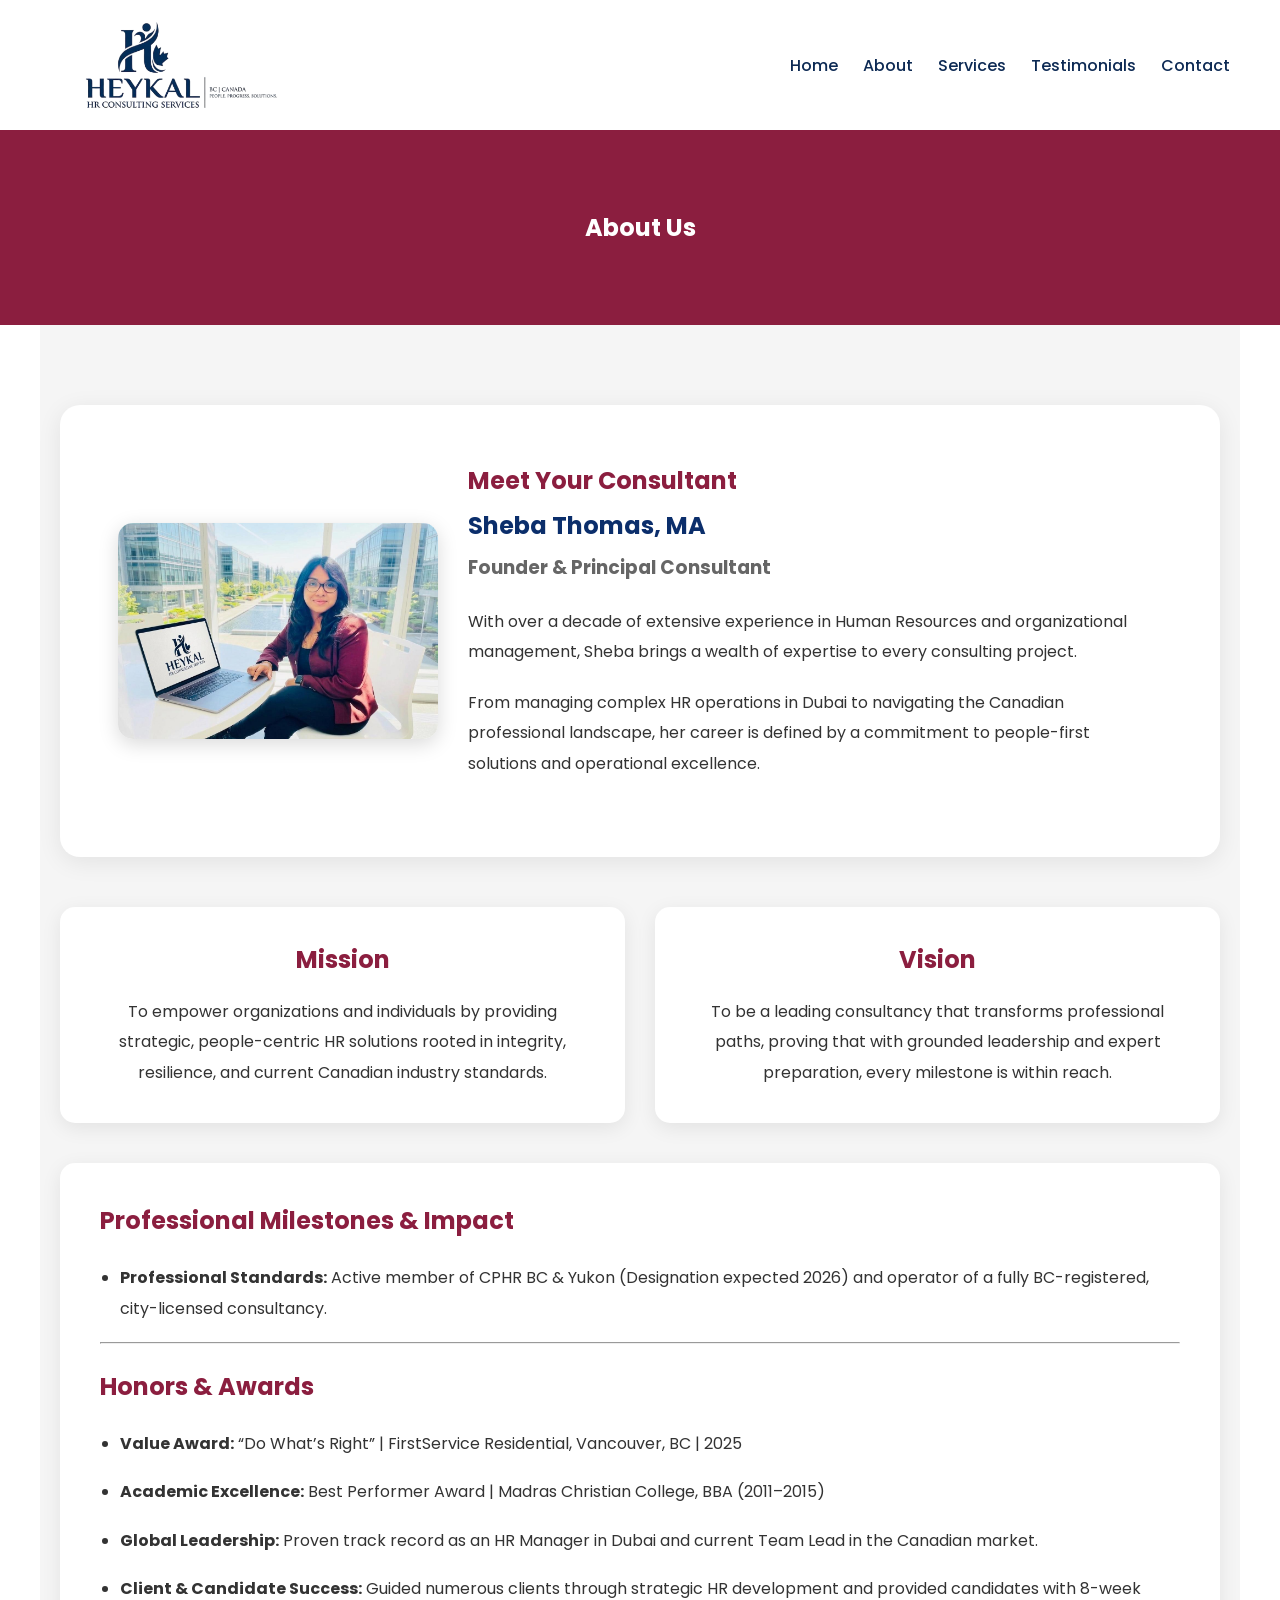
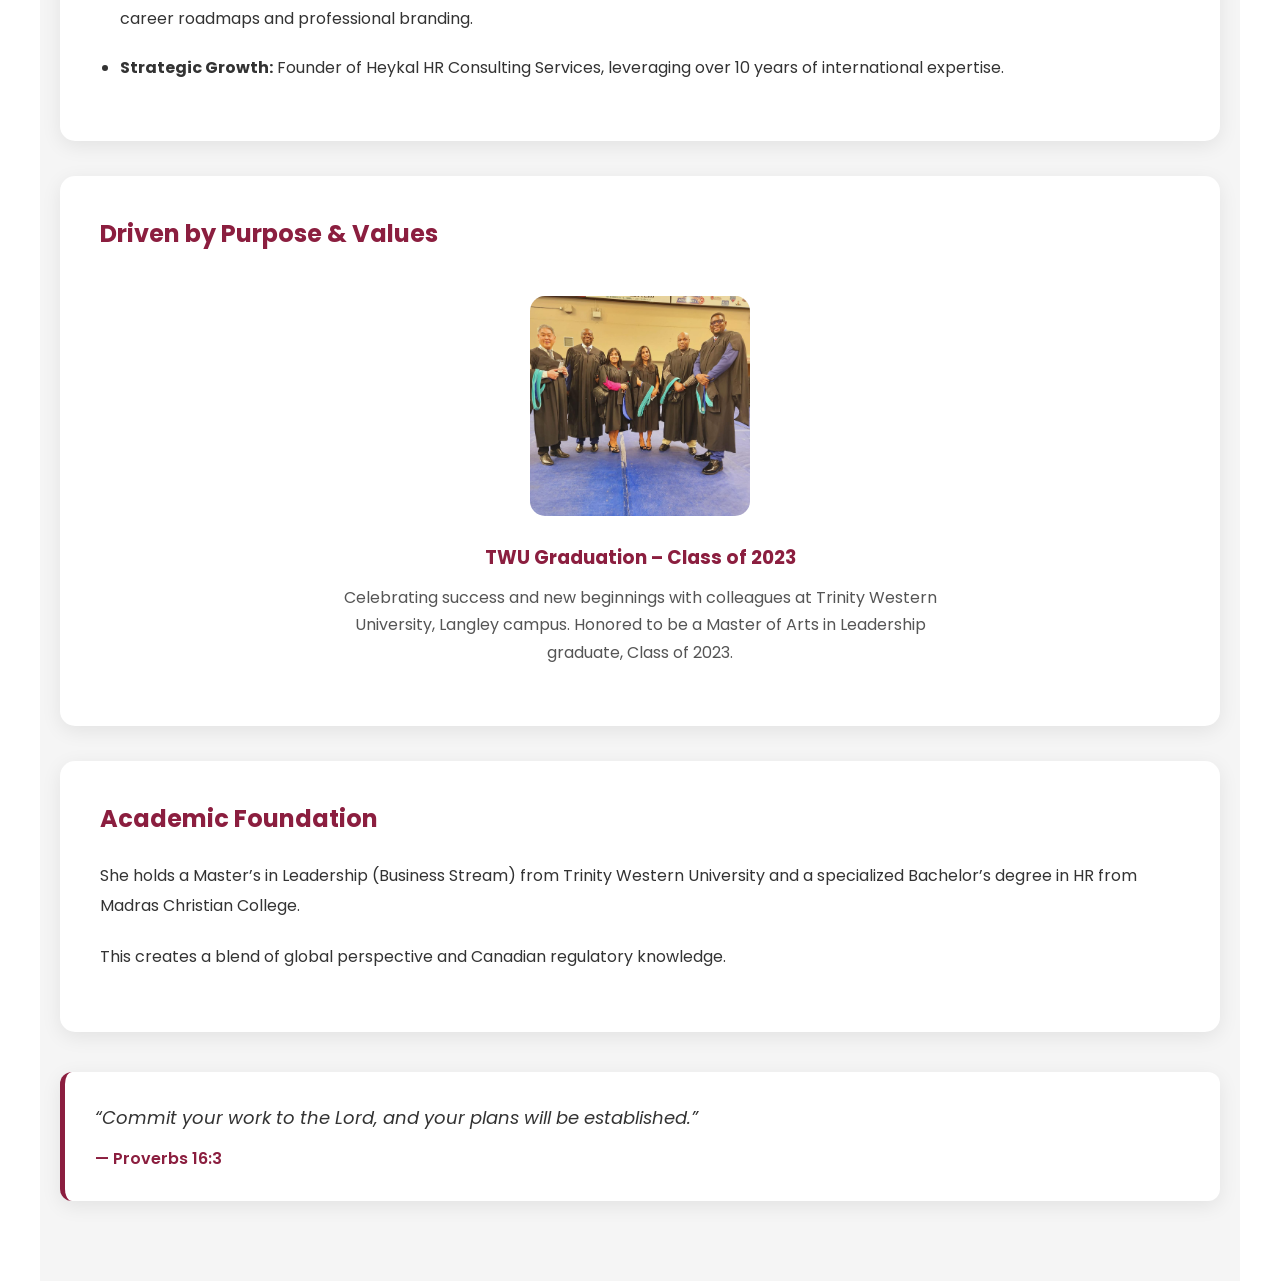
==== about.html @ 9a19141e "Gallery part" ====
<!DOCTYPE html>
<html lang="en">
<head>
  <meta charset="UTF-8">
  <meta name="viewport" content="width=device-width, initial-scale=1.0">
  <title>About Us - Consultancy</title>

  <link rel="stylesheet" href="./css/style.css">

  <link href="https://fonts.googleapis.com/css2?family=Poppins:wght@300;400;500;600;700&display=swap" rel="stylesheet">
</head>
<body>

  <!-- HEADER -->
  <header>

  <nav>
    <div class="logo">
      <img src="images/Final Logo 1.png" alt="Logo"> </div>

    <div class="hamburger" id="hamburger">
      <span></span>
      <span></span>
      <span></span>
    </div>

    <ul id="nav-menu">
      <li><a href="index.html">Home</a></li>
      <li><a href="about.html">About</a></li>
      <li><a href="services.html">Services</a></li>
      <li><a href="testimonial.html">Testimonials</a></li>
      <li><a href="contact.html" class="nav-btn">Contact</a></li>
    </ul>
  </nav>

  </header>

  <section class="page-banner">
    <h1>About Us</h1>
  </section>

<section class="about-profile">

  <!-- MAIN PROFILE CARD -->
  <div class="profile-main-card">

    <img src="images/sheba thomas pic 2.jpeg" alt="Sheba Thomas">

   <div class="profile-content">

  <h1>Meet Your Consultant</h1>

  <h2>Sheba Thomas, MA</h2>

  <h3>Founder & Principal Consultant</h3>

  <p>
    With over a decade of extensive experience in Human Resources
    and organizational management, Sheba brings a wealth of expertise
    to every consulting project.
  </p>

  <p>
    From managing complex HR operations in Dubai to navigating
    the Canadian professional landscape, her career is defined
    by a commitment to people-first solutions and operational excellence.
  </p>

</div>

  </div>

  <!-- MISSION & VISION -->
  <div class="mission-vision-grid">

    <div class="mission-card">

      <h2>Mission</h2>

      <p>
        To empower organizations and individuals by providing strategic,
        people-centric HR solutions rooted in integrity, resilience,
        and current Canadian industry standards.
      </p>

    </div>

    <div class="mission-card">

      <h2>Vision</h2>

      <p>
        To be a leading consultancy that transforms professional paths,
        proving that with grounded leadership and expert preparation,
        every milestone is within reach.
      </p>

    </div>

  </div>

  <!-- EXPERIENCE -->
  <div class="about-box">

  <!-- Section 1: Professional Milestones -->
  <h2>Professional Milestones &amp; Impact</h2>
  <ul>
    <li>
      <strong>Professional Standards:</strong>
      Active member of CPHR BC &amp; Yukon (Designation expected 2026) 
      and operator of a fully BC-registered, city-licensed consultancy.
    </li>
  </ul>

  <hr /> <!-- Clean native browser divider line -->

  <!-- Section 2: Honors & Awards -->
  &nbsp;<h2>Honors &amp; Awards</h2>
  <ul>
    <li>
      <strong>Value Award:</strong>
      “Do What’s Right” | FirstService Residential, Vancouver, BC | 2025
    </li>
    
    <li>
      <strong>Academic Excellence:</strong>
      Best Performer Award | Madras Christian College, BBA (2011–2015)
    </li>

    <li>
      <strong>Global Leadership:</strong>
      Proven track record as an HR Manager in Dubai 
      and current Team Lead in the Canadian market.
    </li>

    <li>
      <strong>Client &amp; Candidate Success:</strong>
      Guided numerous clients through strategic HR development 
      and provided candidates with 8-week career roadmaps and professional branding.
    </li>

    <li>
      <strong>Strategic Growth:</strong>
      Founder of Heykal HR Consulting Services, 
      leveraging over 10 years of international expertise.
    </li>
  </ul>

</div>

<div class="about-box">

  <h2>Driven by Purpose & Values</h2>

  <div class="slider">

    <div class="slides">

      <!-- SLIDE 1 -->
      <div class="slide-card active">
        <img src="/images/img 1.jpeg" alt="TWU Graduation">
        <h3>TWU Graduation – Class of 2023</h3>
        <p>
          Celebrating success and new beginnings with colleagues at Trinity Western University, Langley campus.  
          Honored to be a Master of Arts in Leadership graduate, Class of 2023.
        </p>
      </div>

      <!-- SLIDE 2 -->
      <div class="slide-card">
        <img src="/images/img 3.jpeg" alt="Alumni Testimony">
        <h3>Alumni Testimony – TWU Orientation</h3>
        <p>
          Sharing my journey as an alumnus at the Trinity Western University Langley campus orientation.  
          A moment of reflection, growth, and giving back to the academic community.
        </p>
      </div>

      <!-- SLIDE 3 -->
      <div class="slide-card">
        <img src="/images/img 5.jpg" alt="Academic Excellence">
        <h3>Academic Excellence – MCC</h3>
        <p>
          Honored to be recognized as the Best Performer of the BBA 2011–2014 batch at Madras Christian College.  
          A milestone that reflects dedication, consistency, and academic excellence.
        </p>
      </div>

      <!-- SLIDE 4 (you can keep or remove if no image) -->
      <div class="slide-card">
        <img src="/images/img 6.jpg" alt="Value Award">
        <h3>Value Award – 2025</h3>
        <p>
          Recipient of the 2025 Value Award for “Do What’s Right” at FirstService Residential, Canada.  
          Recognition for integrity, professionalism, and ethical leadership.
        </p>
      </div>

    </div>

  </div>
</div>
  <!-- EDUCATION -->
  <div class="about-box">

    <h2>Academic Foundation</h2>

    <p>
      She holds a Master’s in Leadership (Business Stream)
      from Trinity Western University and a specialized
      Bachelor’s degree in HR from Madras Christian College.
    </p>

    <p>
      This creates a blend of global perspective and
      Canadian regulatory knowledge.
    </p>

  </div>
<!-- BIBLE VERSE -->
<div class="verse">

  <p>
    “Commit your work to the Lord, and your plans will be established.”
  </p>

  <span>
    — Proverbs 16:3
  </span>

</div>
</section>
  <script>
    const hamburger = document.getElementById('hamburger');
    const navMenu = document.getElementById('nav-menu'); // Double check this ID matches your <ul>

    hamburger.addEventListener('click', () => {
      navMenu.classList.toggle('active');
      console.log("Menu toggled!"); // This helps you check if the click is working
    });
  </script>

  <script>
  const slides = document.querySelectorAll(".slide-card");
  let currentSlide = 0;

  function showSlide(index) {
    slides.forEach(slide => slide.classList.remove("active"));
    slides[index].classList.add("active");
  }

  function nextSlide() {
    currentSlide = (currentSlide + 1) % slides.length;
    showSlide(currentSlide);
  }

  // start
  showSlide(currentSlide);

  // change every 3 seconds
  setInterval(nextSlide, 4500);
</script>

</body>
</html>
---- css/style.css ----
*{
  margin:0;
  padding:0;
  box-sizing:border-box;
  font-family:'Poppins',sans-serif;
}


body{
  background:#ffffff;
  color:#333333;
}


header{
  background:#ffffff;
  padding:10px 50px;
  box-shadow:0 2px 10px rgba(0,0,0,0.05);
}

nav{
  display:flex;
  justify-content:space-between;
  align-items:center;
  height: 110px;
}

/* .logo{
  color:white;
  font-size:10px;
  font-weight:700;
} */
.logo img{
    height: 150px;    /* Reduced height to fit the bar better */
    width: auto;
    display: block;      /* Ensures it stays above other elements */
}

nav ul{
  display:flex;
  list-style:none;
}

nav ul li{
  margin-left:25px;
}

nav ul li a{
  color:#0d2a54;
  text-decoration:none;
  font-weight:500;
}

nav ul li a:hover {
    color: #8B1E3F;
}

/* .nav-btn {
    background-color: #8B1E3F; 
    color: white;   
    padding: 8px 20px;         
    border-radius: 4px;        
    text-decoration: none;     
    transition: 0.3s;          
}

.nav-btn:hover {
    background-color: #6f172f; 
    color: white;
} */

.hamburger {
  display: none; /* Hidden on desktop */
  flex-direction: column;
  cursor: pointer;
  gap: 5px;
}

.hamburger span {
  width: 25px;
  height: 3px;
  background-color: #0d2a54; /* Matches your nav link color */
  border-radius: 2px;
  transition: 0.3s;
}

.hero{
  height:90vh;
  background:
  linear-gradient(rgba(0,0,0,0.55),rgba(0,0,0,0.55)),
  url('https://images.unsplash.com/photo-1520607162513-77705c0f0d4a?q=80&w=1400&auto=format&fit=crop');

  background-size:cover;
  background-position:center;

  display:flex;
  justify-content:center;
  align-items:center;
  text-align:center;
  color:white;
}

.hero-content h1{
  font-size:60px;
  margin-bottom:20px;
}

.hero-content p{
  font-size:20px;
  margin-bottom:30px;
}

.btn{
  background:#8B1E3F;
  color:white;
  padding:14px 32px;
  text-decoration:none;
  border-radius:6px;
  display:inline-block;
  transition:0.3s;
  font-weight:500;
}

.btn:hover{
  background:#6f172f;;
}

.page-banner{
  background:#8B1E3F;
  color:white;
  text-align:center;
  padding:80px 20px;
}

.content{
  max-width:1000px;
  margin:auto;
  padding:60px 20px;
}

.content h2{
  margin-bottom:20px;
}

.content p{
  margin-bottom:20px;
  line-height:1.8;
}

.services-section{
  display:flex;
  gap:30px;
  padding:60px 50px;
  flex-wrap:wrap;
  justify-content:center;
}

.service-box{
  background:white;
  padding:30px;
  width:300px;
  border-radius:10px;
  box-shadow:0 5px 15px rgba(0,0,0,0.1);
}

.service-box h3{
  margin-bottom:15px;
  color:#0b1f3a;
}

.contact-section{
  padding:60px 20px;
  display:flex;
  justify-content:center;
}

.contact-link {
  color: #1a365d; 
  text-decoration: none;
  font-weight: 500;
}

.contact-link:hover {
  text-decoration: underline;
  color: #801833; 
}

form{
  width:100%;
  max-width:600px;
  background:white;
  padding:30px;
  border-radius:10px;
  box-shadow:0 5px 15px rgba(0,0,0,0.1);
}

form input,
form textarea{
  width:100%;
  padding:12px;
  margin-bottom:20px;
  border:1px solid #ccc;
  border-radius:5px;
}

form button{
  background:#0b1f3a;
  color:white;
  border:none;
  padding:12px 25px;
  cursor:pointer;
  border-radius:5px;
}

@media(max-width:768px){

  nav{
    justify-content: space-between; /* Ensures Logo (left) and Hamburger (right) */
    width: 100%;
  }

  nav ul{
    margin-top:15px;
  }

  
  .hero-content h1{
    font-size: 32px;        /* Keeping your mobile font size adjustment */
    margin-bottom: 25px;
    text-align: center;
  }

.home-services {
    padding: 60px 10px !important; 
    width: 100%;
    box-sizing: border-box;
    overflow: hidden; /* Prevents horizontal scrolling */
  }

  .services-grid {
    display: flex !important;
    flex-direction: column !important;
    align-items: center !important; /* Forces children to the center */
    justify-content: center !important;
    width: 100% !important;
    margin: 0 auto !important;
    padding: 0 !important;
    gap: 25px;
  }

  .service-card-new {
    /* 1. Reset the width to be responsive */
    width: 90% !important; 
    max-width: 340px !important;
    
    /* 2. Center the card itself */
    margin: 0 auto !important; 
    
    /* 3. Keep your aesthetics */
    background: white;
    border-radius: 15px;
    box-shadow: 0 5px 20px rgba(0,0,0,0.08);
    text-align: center;
    padding: 30px 20px;
    box-sizing: border-box;
    display: block; /* Ensures it behaves as a block element */
  }
  header {
    padding: 10px 20px; /* Reduces side padding on mobile */
  }

  .hamburger {
    display: flex;
    order: 2; /* Shows the three lines */
  }

  nav ul {
    display: none; /* Hides the menu items by default */
    flex-direction: column;
    position:absolute;
    top: 100px; /* Adjust based on your header height */
    left: 0;
    width: 100%;
    background: #ffffff;
    padding: 20px 0;
    box-shadow: 0 5px 10px rgba(0,0,0,0.1);
    z-index: 1000;
  }

  /* When the menu is open */
  nav ul.active {
    display: flex;
  }

  nav ul li {
    margin: 15px 10px; /* Spacing between stacked links */
  }

  /* Hero Section adjustments for mobile */
  .hero-content h1 {
    font-size: 32px;
    padding: 0 10px;
  }

}

.testimonial-section{
  display:flex;
  gap:30px;
  flex-wrap:wrap;
  justify-content:center;
  padding:60px 20px;
}

.testimonial-box{
  background:white;
  width:320px;
  padding:30px;
  border-radius:10px;
  box-shadow:0 5px 15px rgba(0,0,0,0.1);
}

.testimonial-box p{
  line-height:1.8;
  margin-bottom:20px;
  font-style:italic;
}

.testimonial-box h4{
  color:#0b1f3a;
}

.about-profile{
  padding:80px 20px;
  background:#f5f5f5;
}

.about-container{
  max-width:1200px;
  margin:auto;
  display:flex;
  gap:50px;
  align-items:flex-start;
  flex-wrap:wrap;
}

.about-image{
  flex:1;
  min-width:300px;
}

.about-image img{
  width:100%;
  border-radius:15px;
  box-shadow:0 5px 20px rgba(0,0,0,0.2);
}

.about-text{
  flex:2;
  min-width:300px;
}

.about-text h1{
  color:#8B1E3F;
  margin-bottom:10px;
  font-size:42px;
}

.about-text h3{
  color:#0b2e6b;
  margin-bottom:10px;
}

.about-text h4{
  margin-bottom:25px;
  color:#555;
}

.about-text p{
  line-height:1.9;
  margin-bottom:20px;
  color:#333;
}

.fast-facts{
  background:white;
  padding:25px;
  border-radius:12px;
  margin-top:30px;
  box-shadow:0 5px 15px rgba(0,0,0,0.1);
}

.fast-facts h2{
  margin-bottom:20px;
  color:#8B1E3F;
}

.fast-facts ul{
  padding-left:20px;
}

.fast-facts li{
  margin-bottom:15px;
  line-height:1.7;
}

.verse{
  margin-top:40px;
  padding:30px;
  background:#ffffff;
  border-left:5px solid #8B1E3F;
  border-radius:12px;
  box-shadow:0 5px 20px rgba(0,0,0,0.08);
}

.verse p{
  font-style:italic;
  font-size:18px;
  line-height:1.8;
  color:#333333;
  margin-bottom:12px;
}

.verse span{
  color:#8B1E3F;
  font-weight:600;
}

@media(max-width:768px){

  .about-container{
    flex-direction:column;
  }

  .about-text h1{
    font-size:32px;
  }

.slide-card img{
  width:170px;
  height:170px;
}

.slide-card p{
  font-size:15px;
}

}
.services-grid{
  display:grid;
  grid-template-columns:repeat(auto-fit,minmax(320px,1fr));
  gap:30px;
  padding:80px 40px;
  max-width:1400px;
  margin:auto;
}

.service-card-new{
  background:white;
  padding:35px;
  border-radius:15px;
  box-shadow:0 5px 20px rgba(0,0,0,0.1);
  transition:0.3s;
}

.service-card-new:hover{
  transform:translateY(-10px);
}

.service-card-new h2{
  color:#8B1E3F;
  margin-bottom:15px;
  font-size:28px;
}

.service-card-new span{
  color:#0b2e6b;
  font-weight:600;
  display:block;
  margin-bottom:25px;
}

.service-card-new ul{
  list-style: none;     /* Removes the dots */
  padding-left: 0;      /* Removes the left indentation */
  padding: 0;
}

.service-card-new li{
  margin-bottom:15px;
  line-height:1.7;
  color:#333;
}
.learn-btn{
  display:inline-block;
  margin-top:20px;
  background:#8B1E3F;
  color:white;
  text-decoration:none;
  padding:12px 25px;
  border-radius:6px;
  transition:0.3s;
}

.learn-btn:hover{
  background:#6f172f;
}

.roadmap-section{
  max-width:1000px;
  margin:auto;
  padding:80px 20px;
}

.roadmap-section h2{
  color:#8B1E3F;
  margin-bottom:20px;
}

.roadmap-section p{
  line-height:1.8;
  margin-bottom:30px;
}

.timeline-box{
  background:white;
  padding:30px;
  margin-bottom:30px;
  border-radius:12px;
  box-shadow:0 5px 20px rgba(0,0,0,0.1);
}

.timeline-box h3{
  color:#0b2e6b;
  margin-bottom:15px;
}

.timeline-box ul{
  padding-left:20px;
}

.timeline-box li{
  margin-bottom:15px;
  line-height:1.7;
}
.testimonial-grid{
  display:grid;
  grid-template-columns:repeat(auto-fit,minmax(320px,1fr));
  gap:30px;
  padding:80px 40px;
  max-width:1400px;
  margin:auto;
  justify-content: center;
}

.testimonial-card-new{
  background:white;
  padding:35px;
  border-radius:15px;
  box-shadow:0 5px 20px rgba(0,0,0,0.1);
  transition:0.3s;
  text-align:center;
}

.testimonial-card-new:hover{
  transform:translateY(-10px);
}

.testimonial-card-new img{
  width:100px;
  height:100px;
  border-radius:50%;
  object-fit:cover;
  margin-bottom:25px;
}

.testimonial-card-new p{
  line-height:1.9;
  color:#333;
  margin-bottom:25px;
  font-style:italic;
}

.testimonial-card-new h3{
  color:#8B1E3F;
  margin-bottom:10px;
}

.testimonial-card-new span{
  color:#0b2e6b;
  font-weight:600;
}
.hero-buttons{
  display:flex;
  gap:20px;
  justify-content:center;
  flex-wrap:wrap;
  margin-top:30px;
}

.btn-secondary{
  background:white;
  color:#8B1E3F;
}
.btn-secondary:hover{
  background:#6f172f;
  color:white;
}

.home-about{
  padding:100px 20px;
  background:white;
}

.home-about-container{
  max-width:1200px;
  margin:auto;
  display:flex;
  align-items:center;
  gap:60px;
  flex-wrap:wrap;
}

.home-about-text{
  flex:1;
  min-width:300px;
}

.home-about-text h2{
  color:#8B1E3F;
  margin-bottom:15px;
  font-size:40px;
}

.home-about-text h3{
  color:#666;
  margin-bottom:20px;
}

.home-about-text p{
  line-height:1.9;
  color:#333;
  margin-bottom:30px;
}

.home-about-image{
  flex:1;
  min-width:300px;
  text-align: center;
}

.home-about-image img{
  width:70%;
  max-width:350px;
  border-radius:15px;
  box-shadow:0 5px 20px rgba(0,0,0,0.15);
}


.home-services{
  background:#f5f5f5;
  padding:100px 20px;
}

.section-title{
  text-align:center;
  margin-bottom:50px;
}

.section-title h2{
  color:#8B1E3F;
  font-size:42px;
}

.cta-section{
  background:#8B1E3F;
  color:white;
  text-align:center;
  padding:100px 20px;
}

.cta-section h2{
  font-size:42px;
  margin-bottom:20px;
}

.cta-section p{
  margin-bottom:35px;
  font-size:18px;
}
.service-card-new:hover,
.testimonial-card-new:hover{
  transform:translateY(-10px);
  box-shadow:0 10px 30px rgba(11,46,107,0.15);
}

  footer{
  background:#0b2e6b;
  color:white;
  text-align:center;
  padding:25px;
}
.about-box{
  background:white;
  padding:30px;
  border-radius:15px;
  margin-bottom:30px;
  box-shadow:0 5px 20px rgba(0,0,0,0.08);
}

.about-box h2{
  color:#8B1E3F;
  margin-bottom:20px;
}

.about-box p{
  line-height:1.9;
  color:#333;
  margin-bottom:20px;
}

.about-box ul{
  padding-left:20px;
}

.about-box li{
  margin-bottom:18px;
  line-height:1.8;
}
.mission-vision-grid{
  display:grid;
  grid-template-columns:repeat(auto-fit,minmax(300px,1fr));
  gap:30px;
  margin-bottom:30px;
}

.mission-card{
  background:white;
  padding:35px;
  border-radius:15px;
  box-shadow:0 5px 20px rgba(0,0,0,0.08);
  transition:0.3s;
}

.mission-card:hover{
  transform:translateY(-5px);
}

.mission-card h2{
  color:#8B1E3F;
  margin-bottom:20px;
}

.mission-card p{
  line-height:1.9;
  color:#333;
}
.about-profile{
  max-width:1200px;
  margin:auto;
  padding:80px 20px;
}

.profile-main-card{
  background: white;
  padding: 5%; /* Changed from fixed 50px to percentage */
  border-radius: 20px;
  box-shadow: 0 5px 25px rgba(0,0,0,0.08);
  margin-bottom: 50px;

  display: flex;
  align-items: center;
  justify-content: center; /* Center content when it stacks */
  gap: 30px; /* Reduced gap slightly for better fit */
  flex-wrap: wrap;
}

.profile-main-card img{
  width: 320px;
  max-width: 100%; /* Prevents the image from going outside the card */
  height: auto; /* Changed from fixed 420px to auto to maintain aspect ratio */
  object-fit: cover;
  border-radius: 15px;
  box-shadow: 0 5px 20px rgba(0,0,0,0.15);
}
.profile-main-card h1{
  color:#8B1E3F;
  margin-bottom:10px;
}

.profile-main-card h2{
  color:#8B1E3F;
  margin-bottom:10px;
}

.profile-main-card h3{
  color:#666;
  margin-bottom:25px;
}

.profile-main-card p{
  max-width: 100%; /* Ensure it doesn't try to be wider than the container */
  line-height: 1.9;
  margin-bottom: 20px;
  color: #333;
}

.mission-vision-grid{
  display:grid;
  grid-template-columns:repeat(auto-fit,minmax(300px,1fr));
  gap:30px;
  margin-bottom:40px;
}

.mission-card{
  background:white;
  padding:35px;
  border-radius:15px;
  box-shadow:0 5px 20px rgba(0,0,0,0.08);
  text-align:center;
}

.mission-card h2{
  color:#8B1E3F;
  margin-bottom:20px;
}

.mission-card p{
  line-height:1.9;
  color:#333;
}

.about-box{
  background:white;
  padding:40px;
  border-radius:15px;
  margin-bottom:35px;
  box-shadow:0 5px 20px rgba(0,0,0,0.08);
}

.about-box h2{
  color:#8B1E3F;
  margin-bottom:25px;
}

.about-box p,
.about-box li{
  line-height:1.9;
  color:#333;
}

.about-box ul{
  padding-left:20px;
}
.profile-content{
  flex:1;
  min-width:100px;
}

.profile-content h1{
  color:#8B1E3F;
  margin-bottom:10px;
}

.profile-content h2{
  color:#0b2e6b;
  margin-bottom:10px;
}

.profile-content h3{
  color:#666;
  margin-bottom:25px;
}

.profile-content p{
  line-height:1.9;
  color:#333;
  margin-bottom:20px;
}
.contact-wrapper{
  max-width:1300px;
  margin:auto;
  padding:80px 20px;
  display:grid;
  grid-template-columns:repeat(auto-fit,minmax(300px,1fr));
  gap:50px;
  align-items:start;
  justify-content: center;
}

.contact-info{
  background:white;
  padding:45px;
  border-radius:20px;
  box-shadow:0 5px 20px rgba(0,0,0,0.08);
}

.contact-info h2{
  color:#8B1E3F;
  margin-bottom:15px;
  font-size:42px;
}

.contact-info h3{
  color:#0b2e6b;
  margin-bottom:25px;
}

.contact-info p{
  line-height:1.9;
  color:#333;
}

.contact-details{
  margin-top:35px;
}

.contact-box{
  margin-bottom:30px;
}

.contact-box h4{
  color:#0b1f3a;
  margin-bottom:10px;
}

.contact-form-box{
  background:white;
  padding:45px;
  border-radius:20px;
  box-shadow:0 5px 20px rgba(0,0,0,0.08);
}

.contact-form-box form{
  display:flex;
  flex-direction:column;
}

.contact-form-box input,
.contact-form-box textarea{
  padding:15px;
  margin-bottom:20px;
  border:1px solid #ddd;
  border-radius:8px;
  font-family:'Poppins',sans-serif;
}

.contact-form-box button{
  background:#8B1E3F;
  color:white;
  border:none;
  padding:15px;
  border-radius:8px;
  cursor:pointer;
  font-size:16px;
  transition:0.3s;
}

.contact-form-box button:hover{
  background:#6f172f;
}

.whatsapp-link {
  display: inline-flex;
  align-items: center;
  gap: 8px;
  color: #168f4a;
  font-weight: 500;
  text-decoration: none;
  font-size: 16px;
  transition: all 0.2s ease;
}

.whatsapp-link i {
  font-size: 20px;
}

.whatsapp-link:hover {
  color: #22be63;
  transform: translateY(-1px);
}

.linkedin-link {
  display: inline-flex;
  align-items: center;
  gap: 8px;
  color: #0b2e6b; /* your secondary brand color */
  font-weight: 500;
  text-decoration: none;
  font-size: 16px;
  transition: all 0.2s ease;
}

.linkedin-link i {
  font-size: 20px;
}

.linkedin-link:hover {
  color: #1a4fd8; /* accent on hover */
  transform: translateY(-1px);
}

/* new */
.service-cta {
  margin-top: 70px;
  padding: 60px 40px;
  text-align: center;
  background: linear-gradient(135deg, #0b2e6b, #8B1E3F);
  border-radius: 18px;
  color: #ffffff;
  box-shadow: 0 10px 30px rgba(0,0,0,0.2);
}

.service-cta h3 {
  font-size: 1.9rem;
  margin-bottom: 15px;
  font-weight: 600;
  color: #ffffff;
}

.service-cta p {
  font-size: 1rem;
  max-width: 650px;
  margin: 0 auto 25px;
  line-height: 1.6;
  color: rgba(255, 255, 255, 0.85);
}

/* CTA Button */
.service-cta .contact-btn {
  display: inline-block;
  padding: 14px 30px;
  background: #ffffff;
  color: #0b2e6b;
  text-decoration: none;
  border-radius: 10px;
  font-weight: 600;
  transition: 0.3s ease;
}

/* Hover effect using accent tone */
.service-cta .contact-btn:hover {
  background: #8B1E3F;
  color: #ffffff;
  transform: translateY(-3px);
  box-shadow: 0 8px 20px rgba(0,0,0,0.25);
}

.testimonial-intro {
  padding: 60px 10%;
  text-align: center;
  background: linear-gradient(135deg, rgba(11, 46, 107, 0.06), rgba(139, 30, 63, 0.04));
}

.testimonial-intro h2 {
  font-size: 2rem;
  color: #0b2e6b; /* your secondary color */
  margin-bottom: 15px;
  font-weight: 600;
}

.testimonial-intro p::before {
  content: "“";
  color: #8B1E3F;
  font-size: 2rem;
  font-weight: 600;
  margin-right: 5px;
  line-height: 1.2;
  vertical-align: middle;
}

.testimonial-intro p::after {
  content: "”";
  color: #8B1E3F;
  font-size: 2rem;
  font-weight: 600;
  margin-left: 5px;
  line-height: 0;
  vertical-align: middle;

}



.slider {
  width: 100%;
  overflow: hidden;
  position: relative;
}

.slides {
  position: relative;
  width: 100%;
  height: auto;
}

.slide-card {
  display: none;
  text-align: center;
  padding: 20px;
  transition: opacity 0.5s ease;
}

.slide-card.active {
  display: block;
}

.slide-card img {
  width: 220px;
  height: 220px;
  object-fit: cover;
  border-radius: 15px;
  margin-bottom: 20px;
}

.slide-card h3 {
  color: #8B1E3F;
  margin-bottom: 12px;
}

.slide-card p {
  max-width: 600px;
  margin: auto;
  color: #555;
  line-height: 1.7;
}
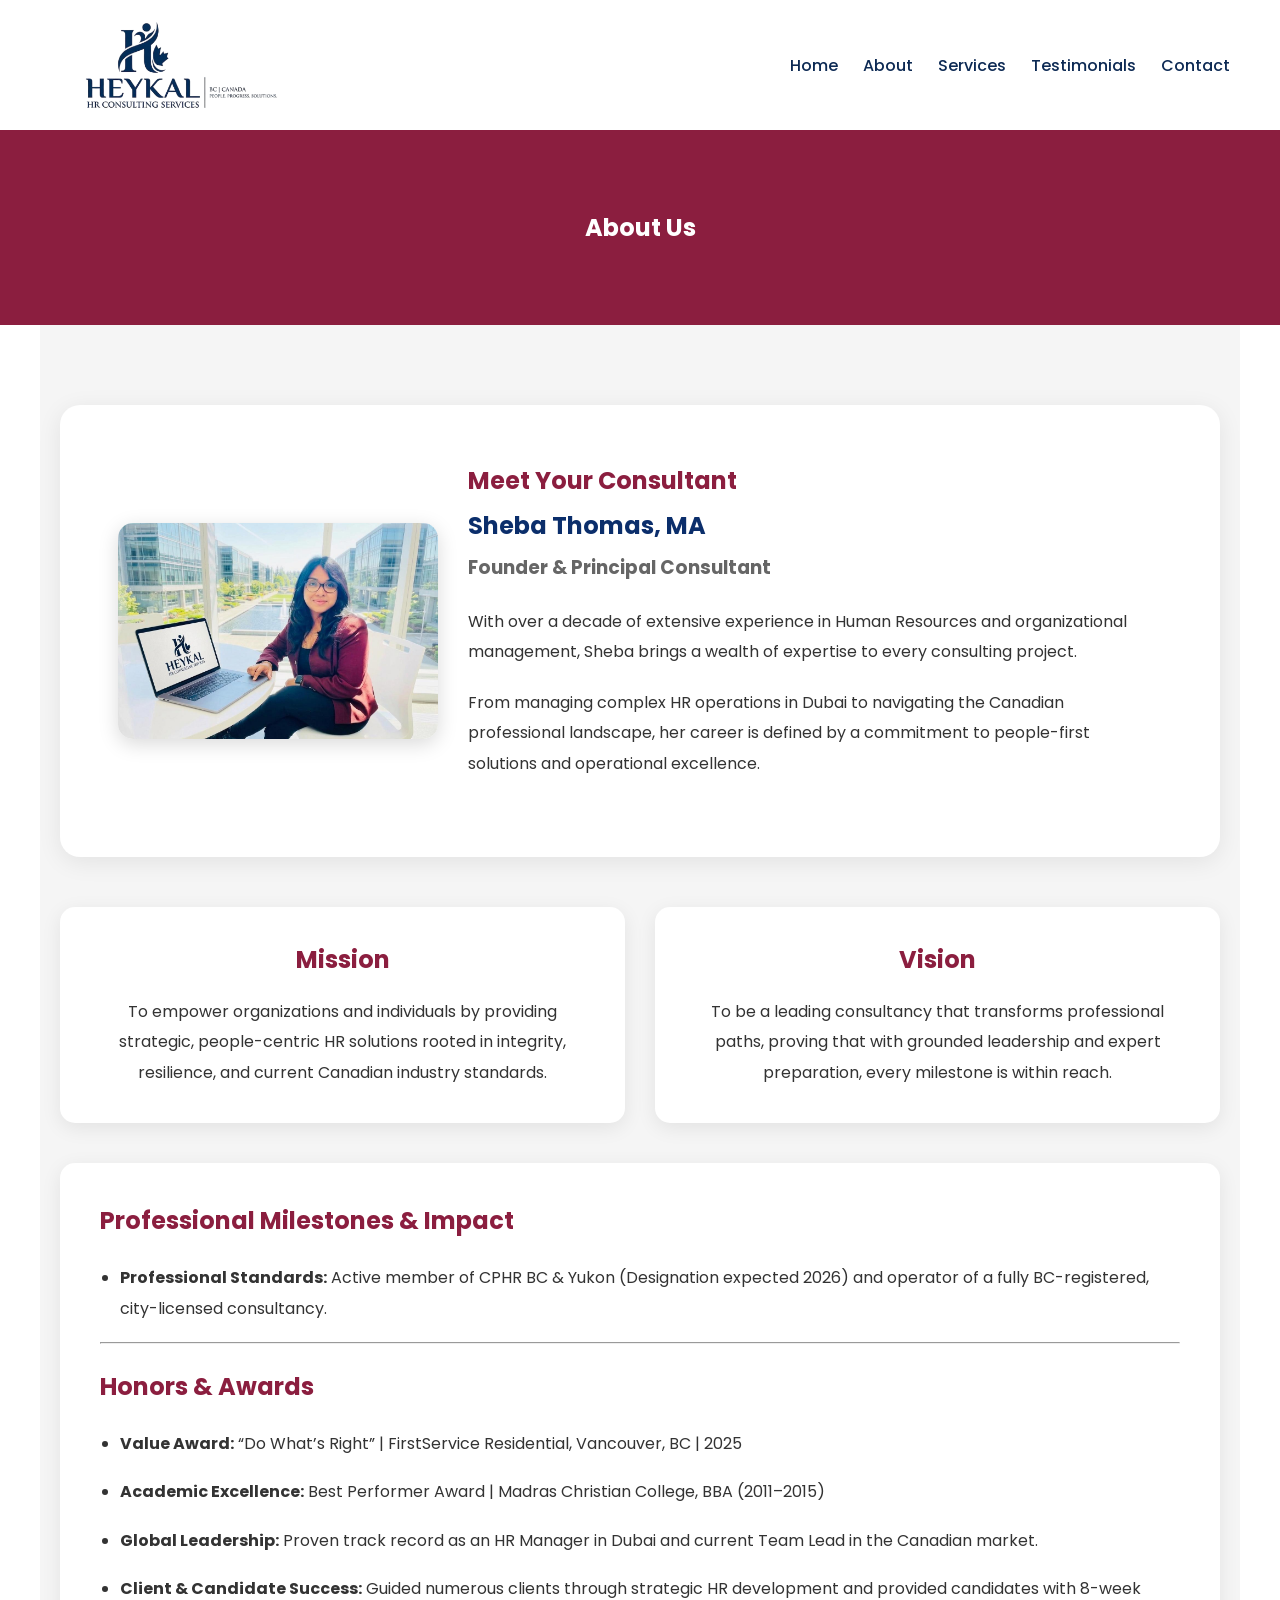
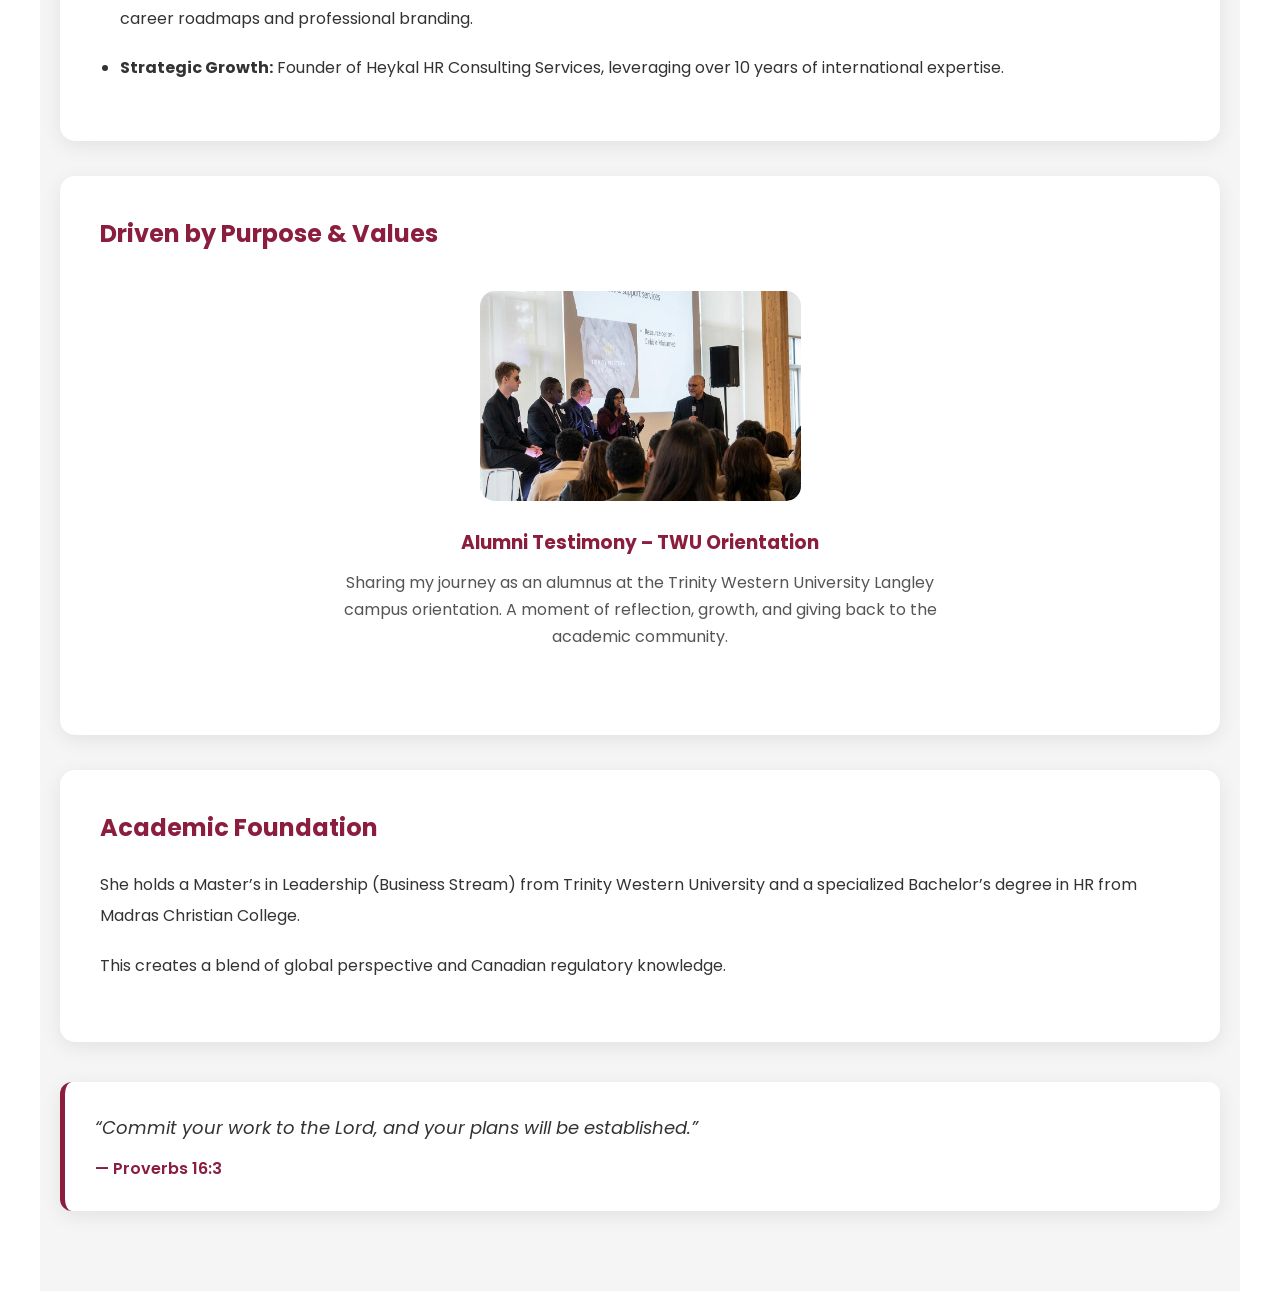
==== commit f229b728: "Gallery part" ====
--- a/about.html
+++ b/about.html
@@ -196,6 +196,23 @@
         </p>
       </div>
 
+      <!-- SLIDE 5 (you can keep or remove if no image) -->
+      <div class="slide-card">
+        <img src="/images/img 2.jpeg" alt="Value Award">
+        <h3>Alumni Testimony – TWU Orientation</h3>
+        <p>
+          Mentoring, inspiring, and advising the next generation at TWU.        
+        </p>
+      </div>      
+      
+      <!-- SLIDE 6 (you can keep or remove if no image) -->
+      <div class="slide-card">
+        <img src="/images/img 4.jpeg" alt="Value Award">
+        <h3>Alumni Testimony – TWU Orientation</h3>
+        <p>
+          Mentoring, inspiring, and advising the next generation at TWU.        
+        </p>
+      </div>
     </div>
 
   </div>
--- a/css/style.css
+++ b/css/style.css
@@ -436,14 +436,18 @@
     font-size:32px;
   }
 
-.slide-card img{
-  width:170px;
-  height:170px;
-}
-
-.slide-card p{
-  font-size:15px;
-}
+  .slide-card img{
+    width: 100% !important; /* Added !important just in case base styles are fighting it */
+    height: auto !important;         /* Maintains the proper aspect ratio so it doesn't squish */
+    aspect-ratio: 1 / 1;  /* Forces a perfect square if that's the look you want */
+    object-fit: cover;    /* Ensures the image fills the space nicely without distortion */
+    margin: 0 auto 15px;
+  }
+
+  .slide-card p{
+    font-size:15px;
+    padding: 0 10px;
+  }
 
 }
 .services-grid{
@@ -945,18 +949,18 @@
   font-family:'Poppins',sans-serif;
 }
 
-.contact-form-box button{
+.button-contact {
   background:#8B1E3F;
   color:white;
   border:none;
   padding:15px;
   border-radius:8px;
   cursor:pointer;
-  font-size:16px;
+  font-size:14px;
   transition:0.3s;
 }
 
-.contact-form-box button:hover{
+.button-contact:hover{
   background:#6f172f;
 }
 
@@ -1083,7 +1087,7 @@
 
 
 .slider {
-  width: 100%;
+  width: auto;
   overflow: hidden;
   position: relative;
 }
@@ -1095,19 +1099,24 @@
 }
 
 .slide-card {
-  display: none;
   text-align: center;
-  padding: 20px;
-  transition: opacity 0.5s ease;
+  transition: opacity 0.5s ease, visibility 0.5s ease;
+  padding: 5px;
+  opacity: 0;
+  visibility: hidden;
+  height: 0; /* Prevents hidden cards from taking up vertical space */
+  overflow: hidden;
 }
 
 .slide-card.active {
-  display: block;
+  opacity: 1;
+  visibility: visible;
+  height: auto;
 }
 
 .slide-card img {
-  width: 220px;
-  height: 220px;
+  width: 30%;
+  height: 20%;
   object-fit: cover;
   border-radius: 15px;
   margin-bottom: 20px;
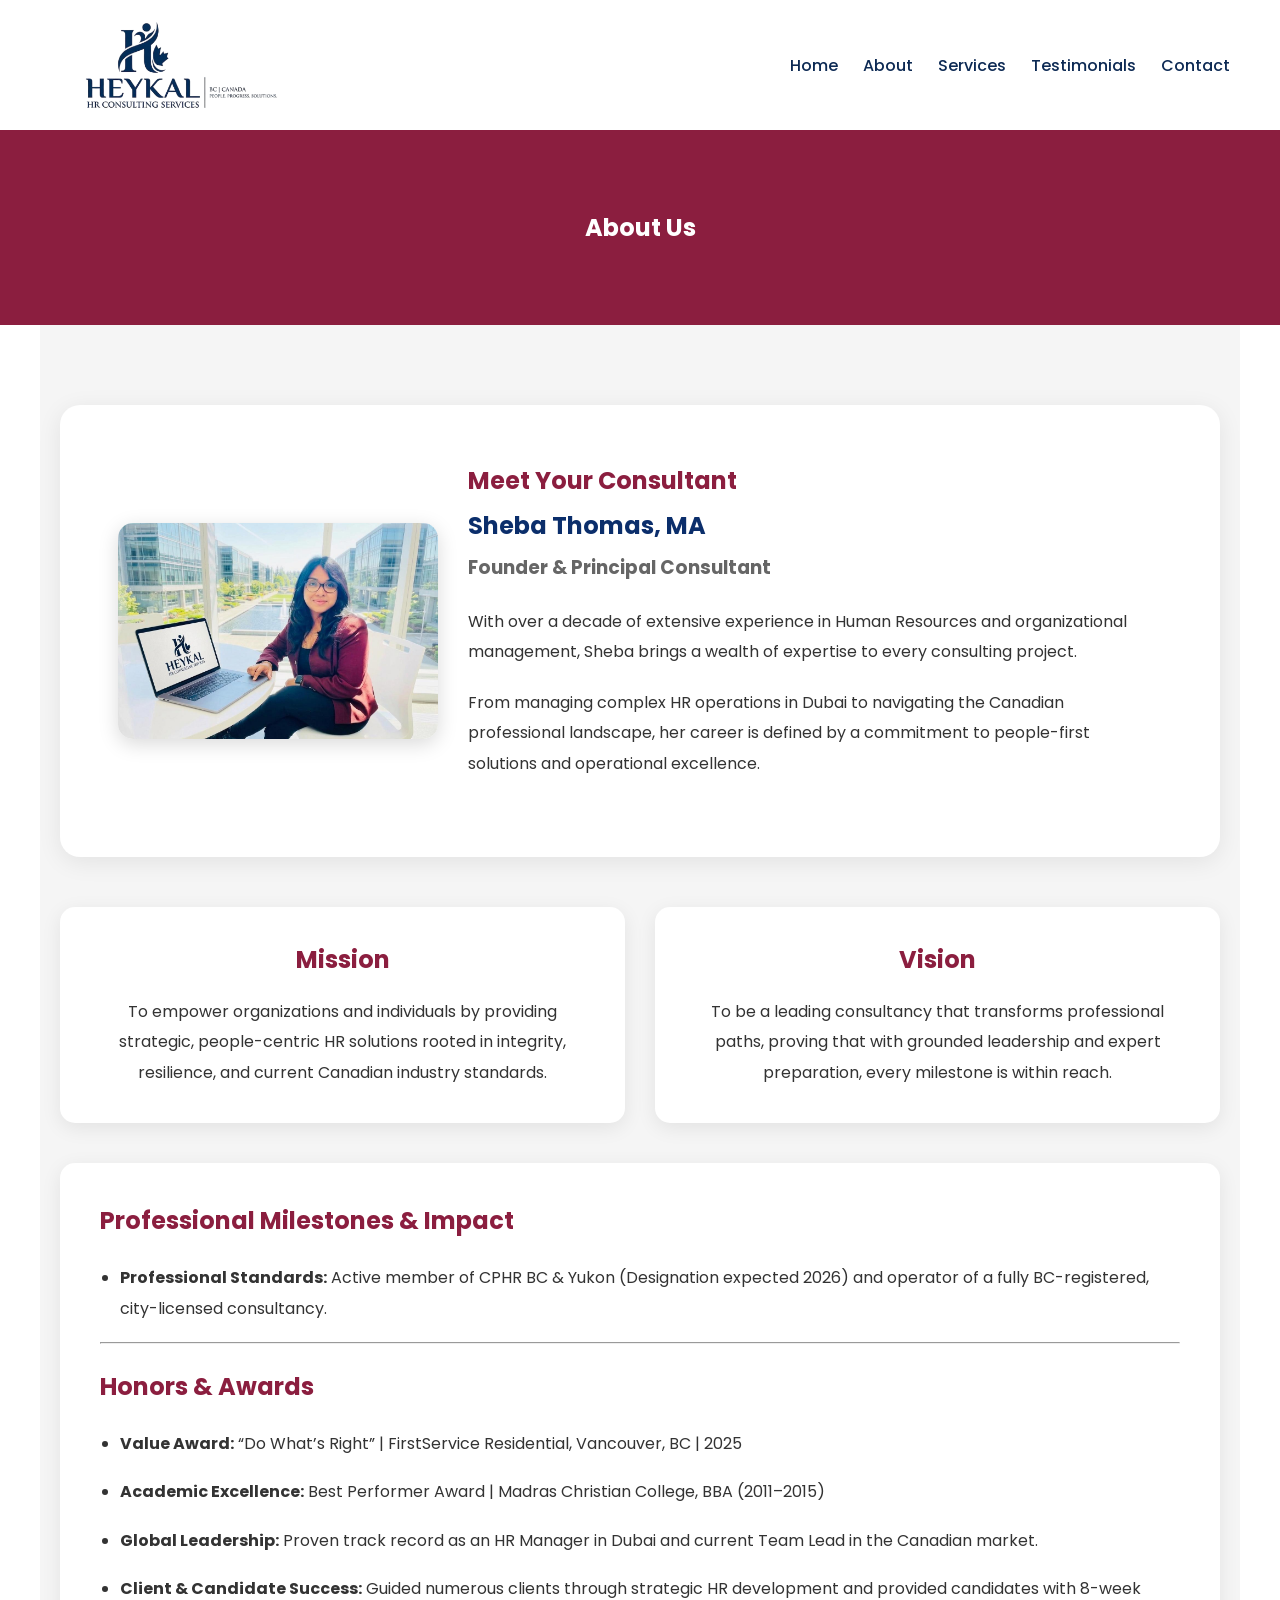
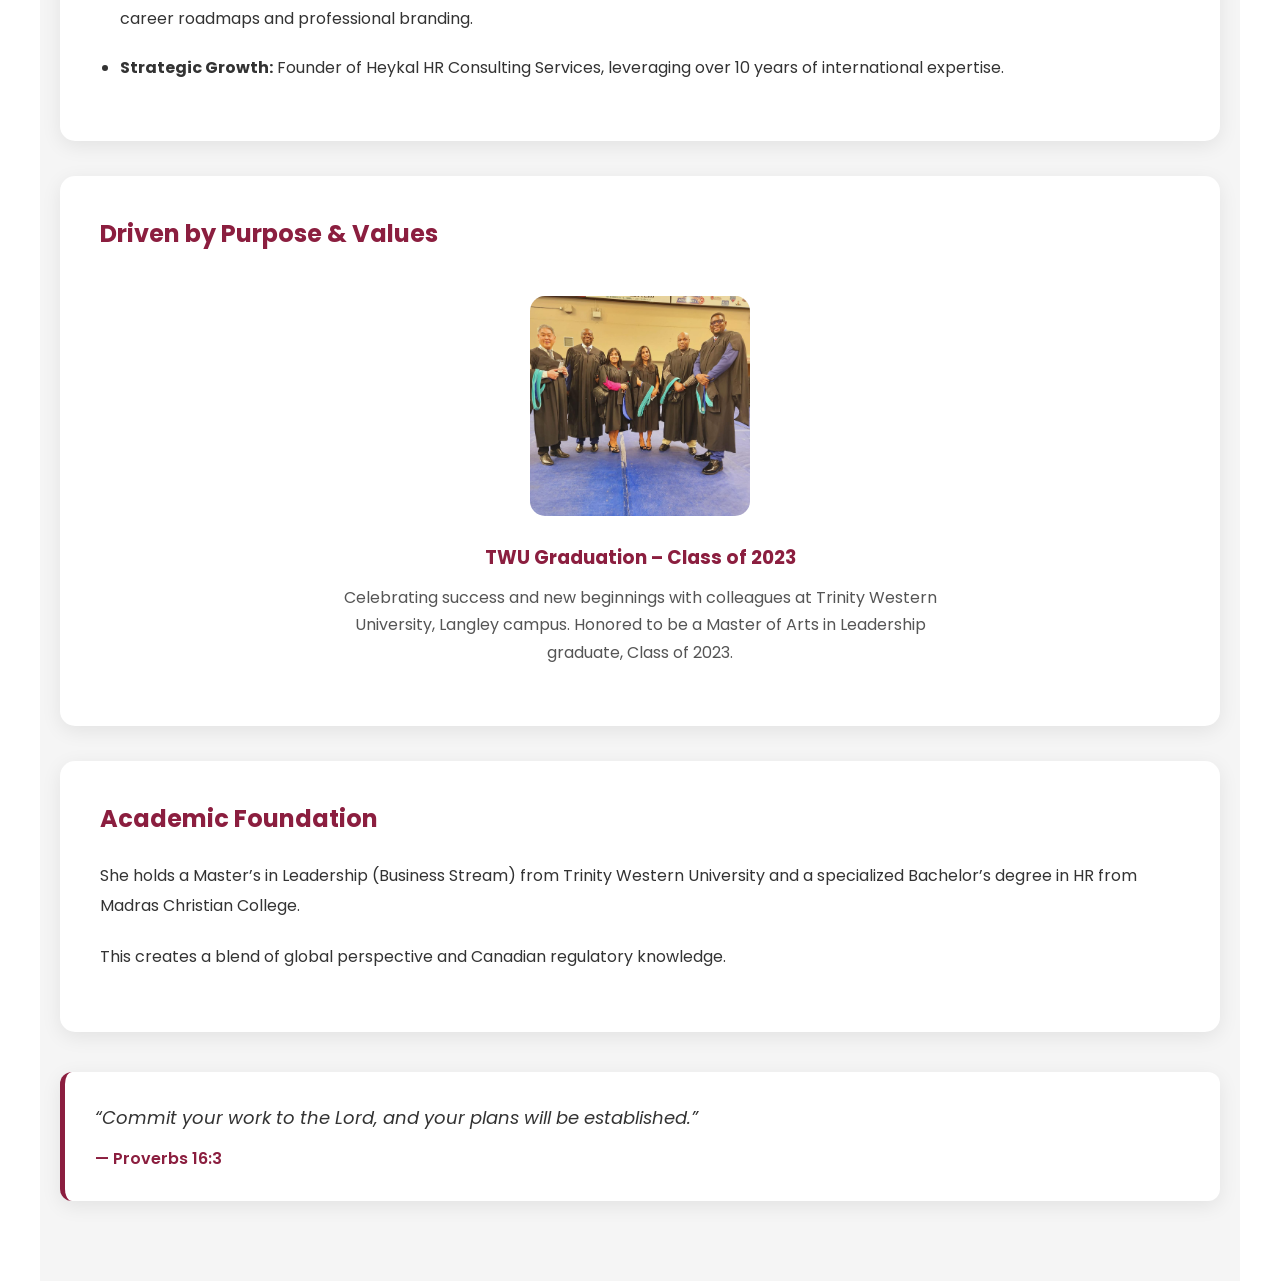
==== commit cacda36a: "Gallery part" ====
--- a/about.html
+++ b/about.html
@@ -196,23 +196,6 @@
         </p>
       </div>
 
-      <!-- SLIDE 5 (you can keep or remove if no image) -->
-      <div class="slide-card">
-        <img src="/images/img 2.jpeg" alt="Value Award">
-        <h3>Alumni Testimony – TWU Orientation</h3>
-        <p>
-          Mentoring, inspiring, and advising the next generation at TWU.        
-        </p>
-      </div>      
-      
-      <!-- SLIDE 6 (you can keep or remove if no image) -->
-      <div class="slide-card">
-        <img src="/images/img 4.jpeg" alt="Value Award">
-        <h3>Alumni Testimony – TWU Orientation</h3>
-        <p>
-          Mentoring, inspiring, and advising the next generation at TWU.        
-        </p>
-      </div>
     </div>
 
   </div>
--- a/css/style.css
+++ b/css/style.css
@@ -436,18 +436,14 @@
     font-size:32px;
   }
 
-  .slide-card img{
-    width: 100% !important; /* Added !important just in case base styles are fighting it */
-    height: auto !important;         /* Maintains the proper aspect ratio so it doesn't squish */
-    aspect-ratio: 1 / 1;  /* Forces a perfect square if that's the look you want */
-    object-fit: cover;    /* Ensures the image fills the space nicely without distortion */
-    margin: 0 auto 15px;
-  }
-
-  .slide-card p{
-    font-size:15px;
-    padding: 0 10px;
-  }
+.slide-card img{
+  width:170px;
+  height:170px;
+}
+
+.slide-card p{
+  font-size:15px;
+}
 
 }
 .services-grid{
@@ -1087,7 +1083,7 @@
 
 
 .slider {
-  width: auto;
+  width: 100%;
   overflow: hidden;
   position: relative;
 }
@@ -1099,24 +1095,19 @@
 }
 
 .slide-card {
+  display: none;
   text-align: center;
-  transition: opacity 0.5s ease, visibility 0.5s ease;
-  padding: 5px;
-  opacity: 0;
-  visibility: hidden;
-  height: 0; /* Prevents hidden cards from taking up vertical space */
-  overflow: hidden;
+  padding: 20px;
+  transition: opacity 0.5s ease;
 }
 
 .slide-card.active {
-  opacity: 1;
-  visibility: visible;
-  height: auto;
+  display: block;
 }
 
 .slide-card img {
-  width: 30%;
-  height: 20%;
+  width: 220px;
+  height: 220px;
   object-fit: cover;
   border-radius: 15px;
   margin-bottom: 20px;
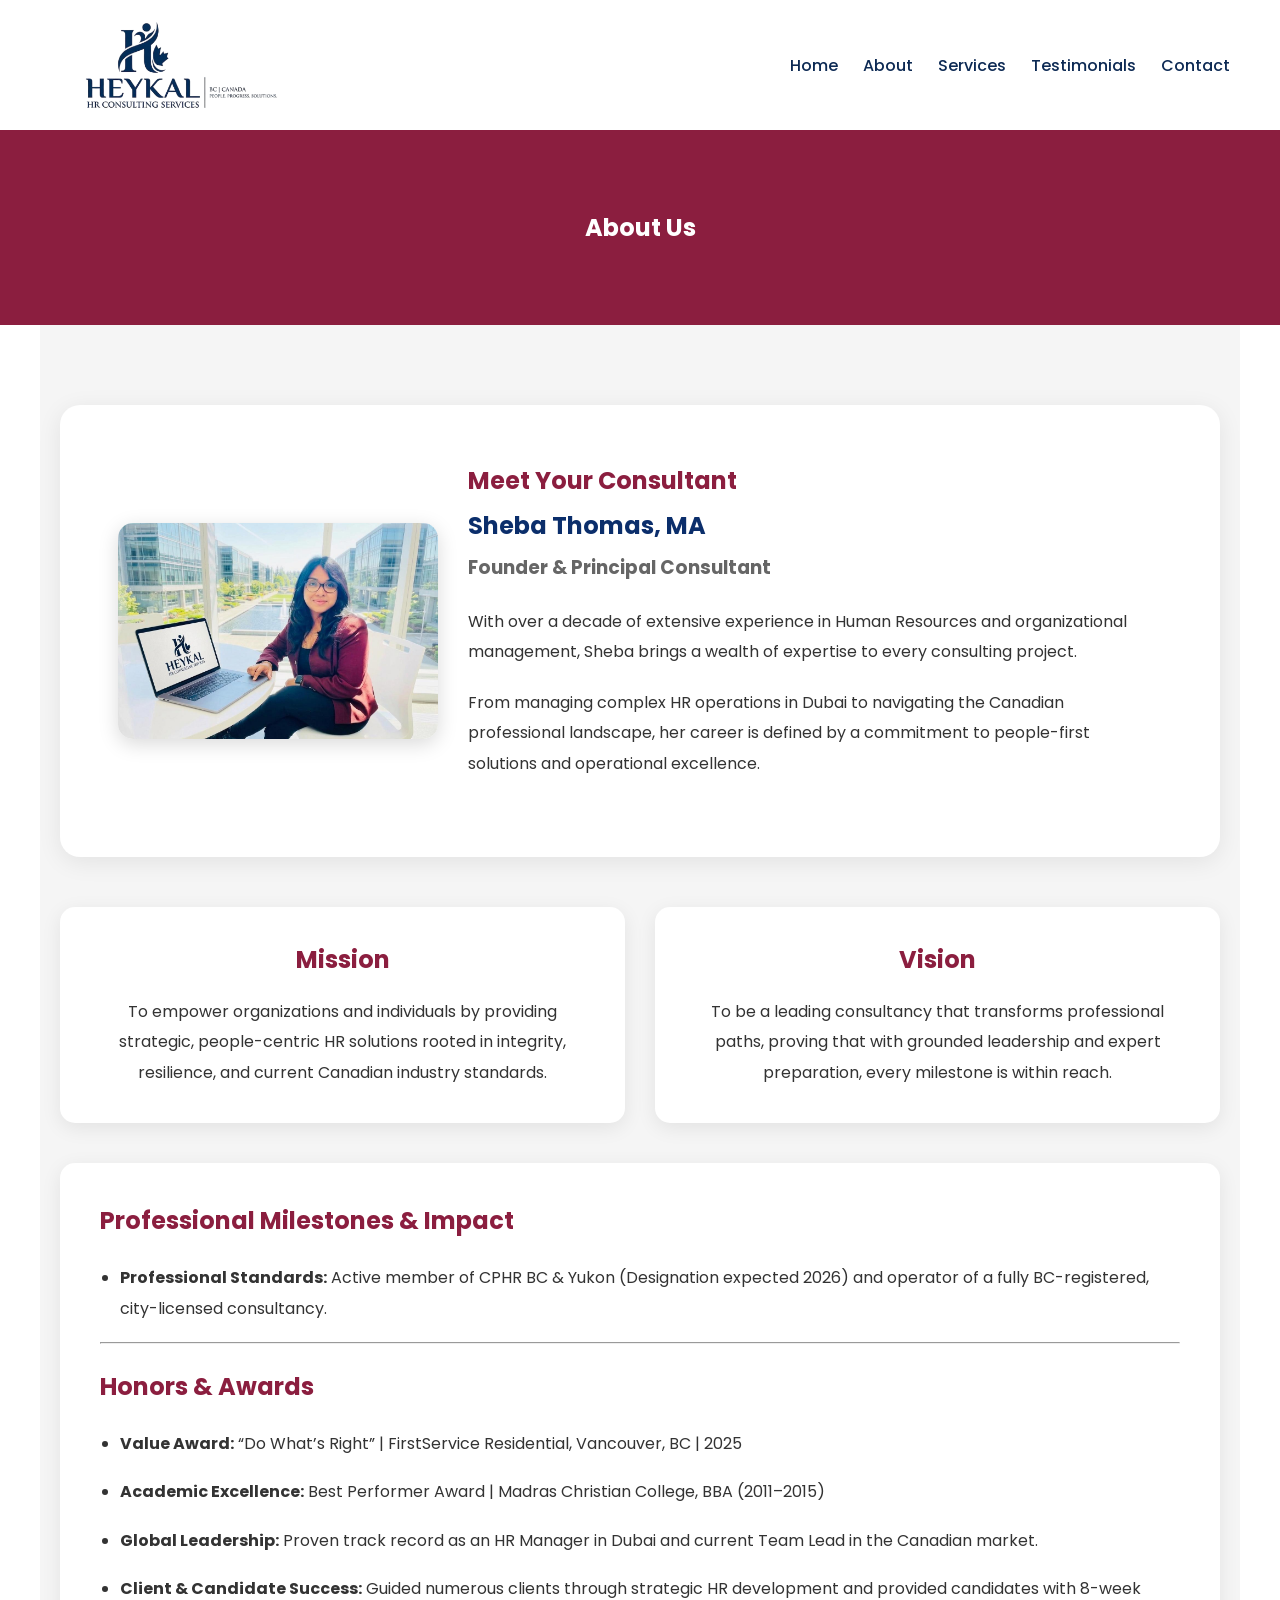
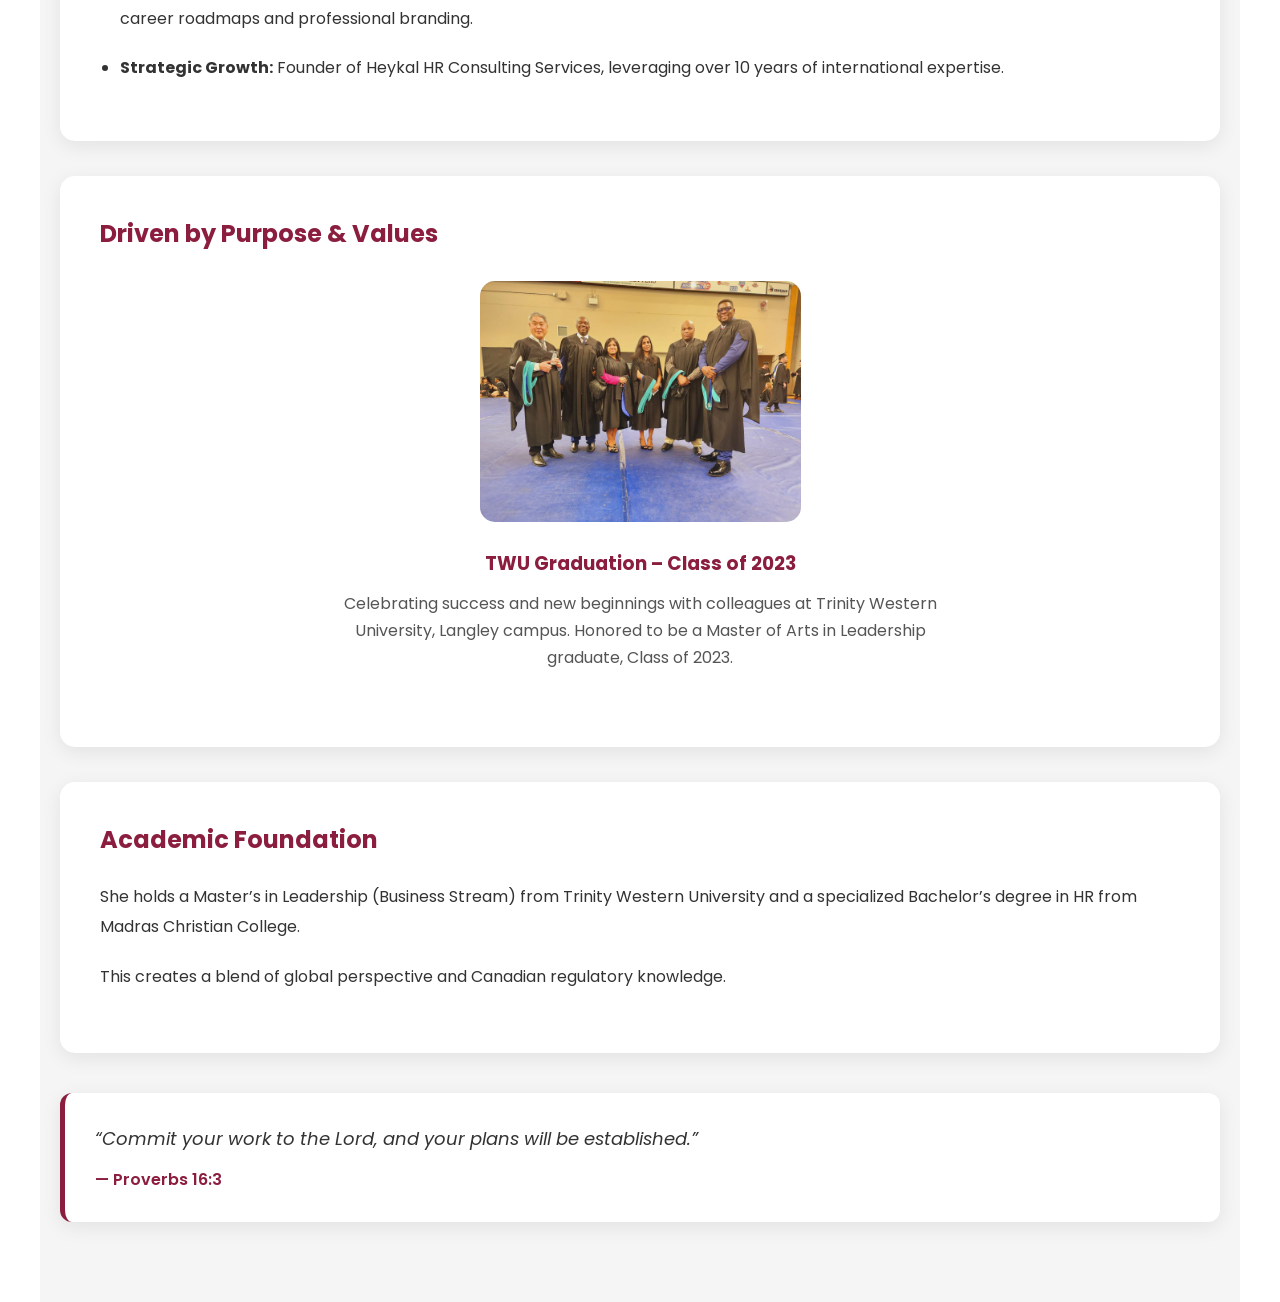
==== commit 717ba538: "All files" ====
--- a/about.html
+++ b/about.html
@@ -15,8 +15,9 @@
   <header>
 
   <nav>
-    <div class="logo">
-      <img src="images/Final Logo 1.png" alt="Logo"> </div>
+     <a href="index.html" class="logo">
+  <img src="images/Final Logo 1.png" alt="Logo">
+</a>
 
     <div class="hamburger" id="hamburger">
       <span></span>
--- a/css/style.css
+++ b/css/style.css
@@ -82,6 +82,19 @@
   background-color: #0d2a54; /* Matches your nav link color */
   border-radius: 2px;
   transition: 0.3s;
+}
+  /* Hamburger Animation */
+
+.hamburger.active span:nth-child(1) {
+  transform: rotate(45deg) translate(5px, 5px);
+}
+
+.hamburger.active span:nth-child(2) {
+  opacity: 0;
+}
+
+.hamburger.active span:nth-child(3) {
+  transform: rotate(-45deg) translate(6px, -6px);
 }
 
 .hero{
@@ -274,27 +287,52 @@
     order: 2; /* Shows the three lines */
   }
 
-  nav ul {
-    display: none; /* Hides the menu items by default */
-    flex-direction: column;
-    position:absolute;
-    top: 100px; /* Adjust based on your header height */
-    left: 0;
-    width: 100%;
-    background: #ffffff;
-    padding: 20px 0;
-    box-shadow: 0 5px 10px rgba(0,0,0,0.1);
-    z-index: 1000;
-  }
-
-  /* When the menu is open */
-  nav ul.active {
-    display: flex;
-  }
-
-  nav ul li {
-    margin: 15px 10px; /* Spacing between stacked links */
-  }
+nav ul {
+  display: flex;
+  flex-direction: column;
+    align-items: center;
+justify-content: center;
+  position: absolute;
+
+  top: 100px;
+  left: 0;
+  width: 100%;
+  background: #ffffff;
+  padding: 25px 0;
+  box-shadow: 0 10px 25px rgba(0,0,0,0.08);
+  z-index: 1000;
+
+  /* Animation */
+  opacity: 0;
+  visibility: hidden;
+  transform: translateY(-20px);
+
+  transition:
+    opacity 0.4s ease,
+    transform 0.4s ease,
+    visibility 0.4s;
+}
+
+/* Active State */
+nav ul.active {
+  opacity: 1;
+  visibility: visible;
+  transform: translateY(0);
+}
+
+nav ul li {
+  margin: 18px 0;
+  width: 100%;
+  text-align: center;
+}
+
+nav ul li a {
+  display: block;
+  width: 100%;
+  padding: 10px 0;
+  font-size: 18px;
+  letter-spacing: 0.5px;
+}
 
   /* Hero Section adjustments for mobile */
   .hero-content h1 {
@@ -436,12 +474,28 @@
     font-size:32px;
   }
 
-.slide-card img{
-  width:170px;
-  height:170px;
-}
-
-.slide-card p{
+  .slide-card img{
+    width: 100% !important; /* Added !important just in case base styles are fighting it */
+    height: auto !important;         /* Maintains the proper aspect ratio so it doesn't squish */
+    aspect-ratio: 1 / 1;  /* Forces a perfect square if that's the look you want */
+    object-fit: cover;    /* Ensures the image fills the space nicely without distortion */
+    margin: 0 auto 15px;
+  }
+
+  .slide-card p{
+    font-size:15px;
+    padding: 0 10px;
+  }
+
+  .thankyou-box{
+  padding:50px 25px;
+}
+
+.thankyou-box h1{
+  font-size:36px;
+}
+
+.thankyou-box p{
   font-size:15px;
 }
 
@@ -1095,19 +1149,24 @@
 }
 
 .slide-card {
-  display: none;
   text-align: center;
-  padding: 20px;
-  transition: opacity 0.5s ease;
+  transition: opacity 0.5s ease, visibility 0.5s ease;
+  padding: 5px;
+  opacity: 0;
+  visibility: hidden;
+  height: 0; /* Prevents hidden cards from taking up vertical space */
+  overflow: hidden;
 }
 
 .slide-card.active {
-  display: block;
+  opacity: 1;
+  visibility: visible;
+  height: auto;
 }
 
 .slide-card img {
-  width: 220px;
-  height: 220px;
+  width: 30%;
+  height: 20%;
   object-fit: cover;
   border-radius: 15px;
   margin-bottom: 20px;
@@ -1123,4 +1182,60 @@
   margin: auto;
   color: #555;
   line-height: 1.7;
+}
+
+.thankyou-section{
+  min-height:100vh;
+  display:flex;
+  justify-content:center;
+  align-items:center;
+  padding:20px;
+  background:#f8f9fc;
+}
+
+.thankyou-box{
+  background:#ffffff;
+  max-width:650px;
+  width:100%;
+  padding:70px 50px;
+  text-align:center;
+  border-radius:18px;
+  box-shadow:0 8px 30px rgba(0,0,0,0.08);
+  border-top:6px solid #8B1E3F;
+}
+
+.thankyou-box h1{
+  font-size:48px;
+  color:#8B1E3F;
+  margin-bottom:20px;
+}
+
+.thankyou-box p{
+  font-size:17px;
+  line-height:1.8;
+  color:#555;
+  margin-bottom:15px;
+}
+
+.thankyou-box .btn{
+  margin-top:25px;
+}
+
+.cta-section .btn {
+  display: inline-block;
+  padding: 14px 30px;
+  background: #ffffff;
+  color: #0b2e6b;
+  text-decoration: none;
+  border-radius: 10px;
+  font-weight: 600;
+  transition: 0.3s ease;
+}
+
+/* Hover effect using accent tone */
+.cta-section .btn:hover {
+  background: #0b2e6b;
+  color: #ffffff;
+  transform: translateY(-3px);
+  box-shadow: 0 8px 20px rgba(0,0,0,0.25);
 }
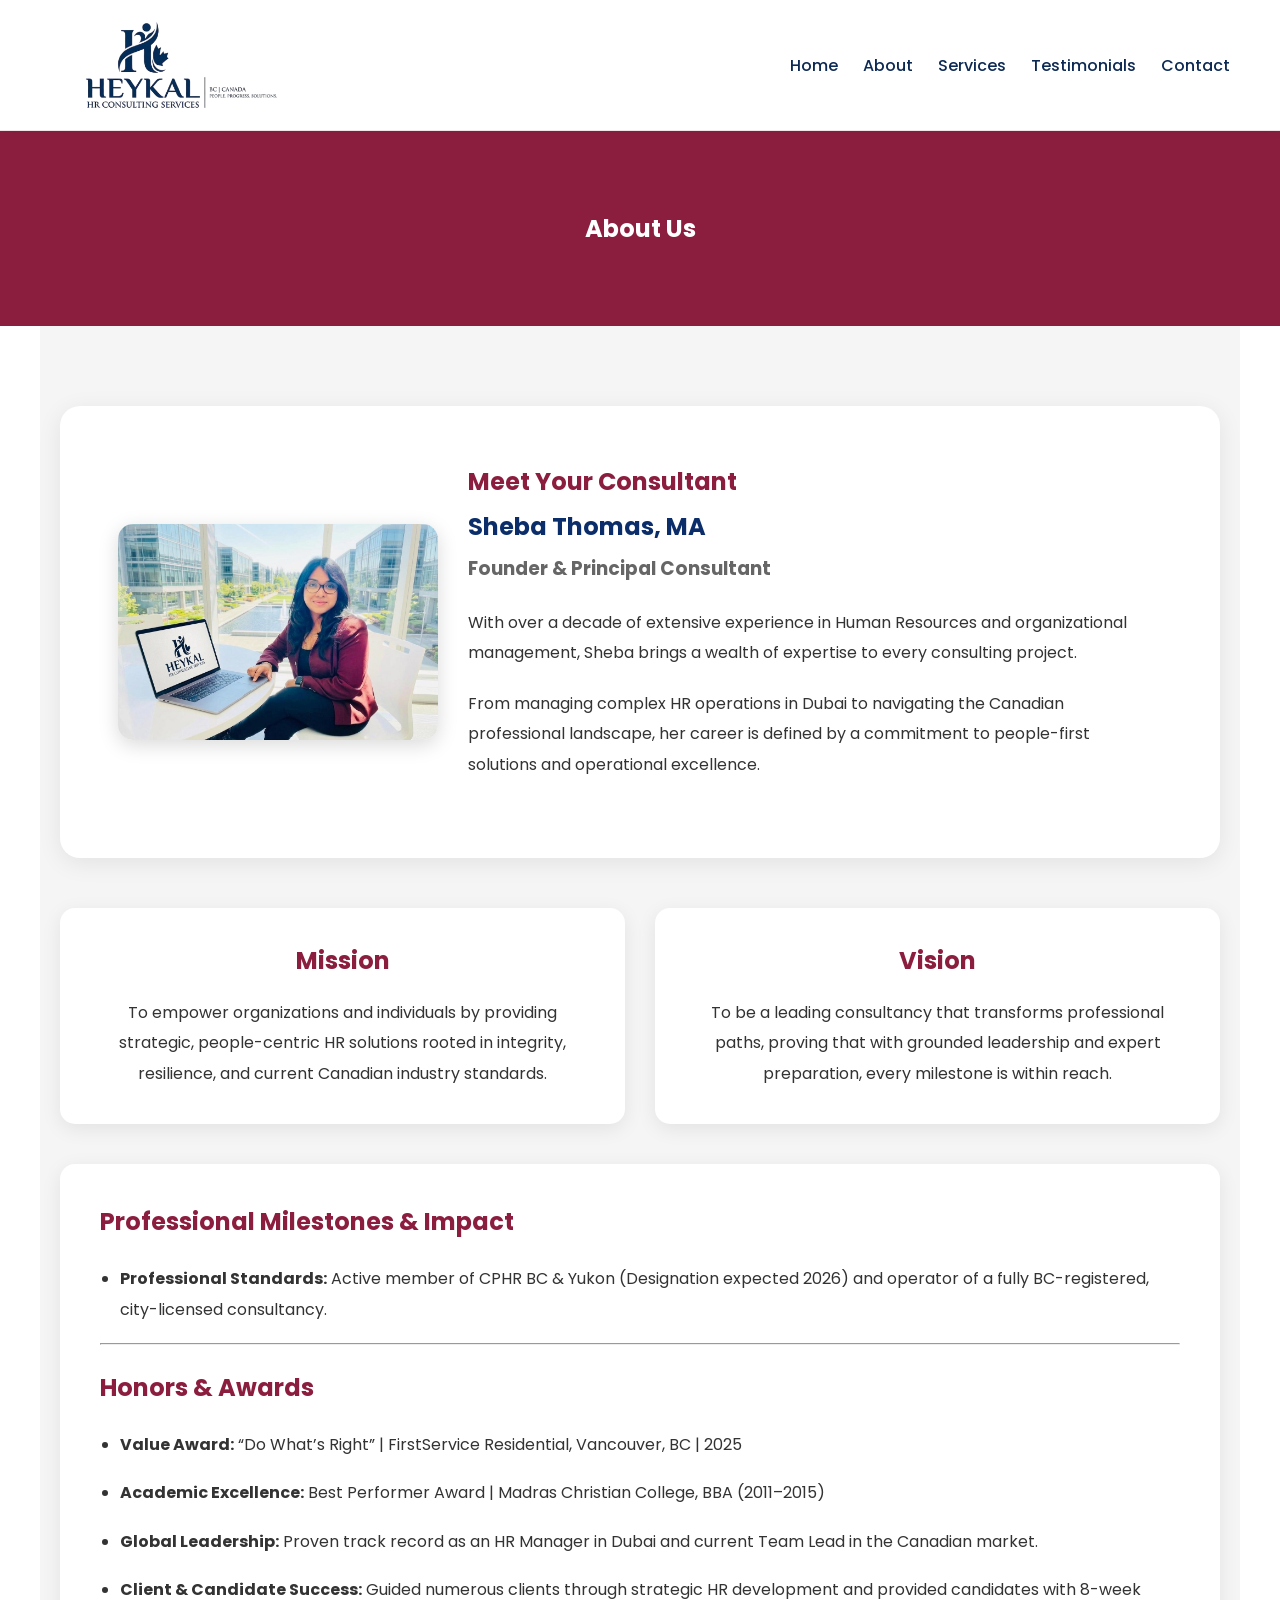
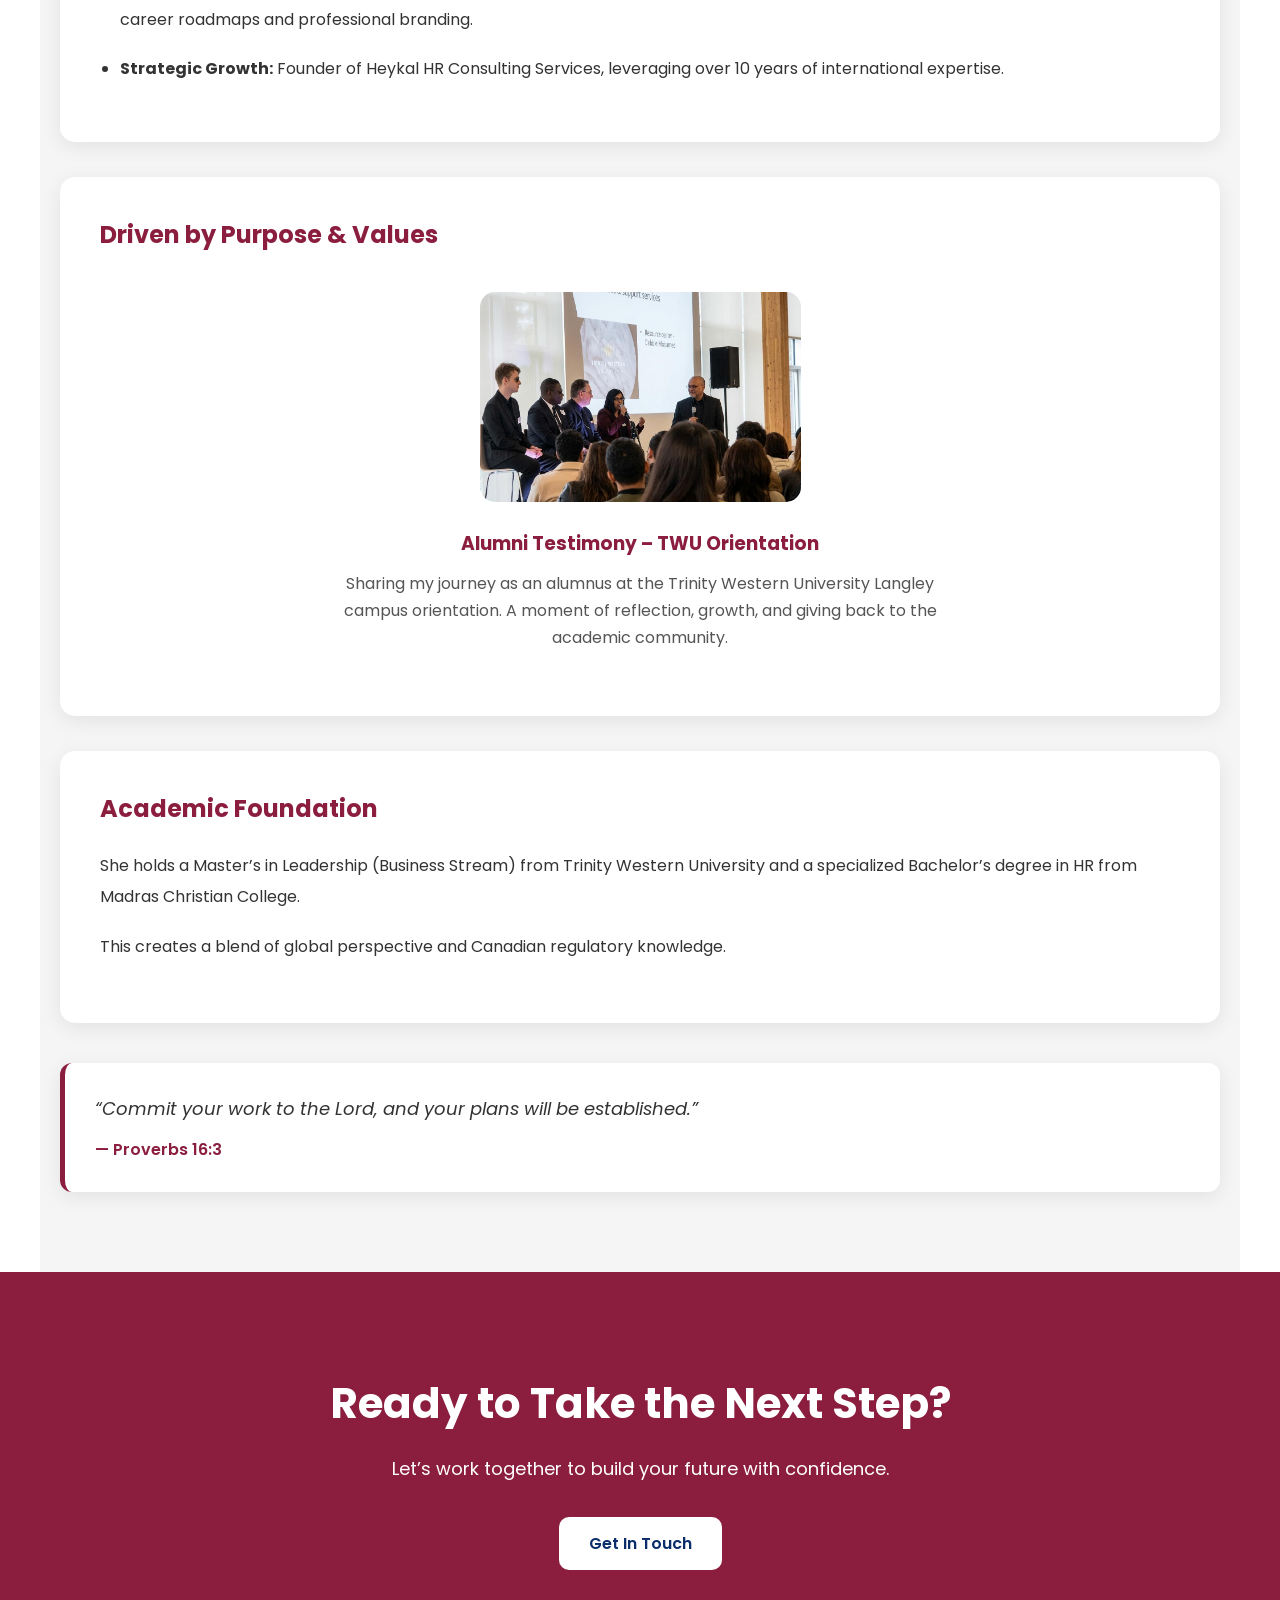
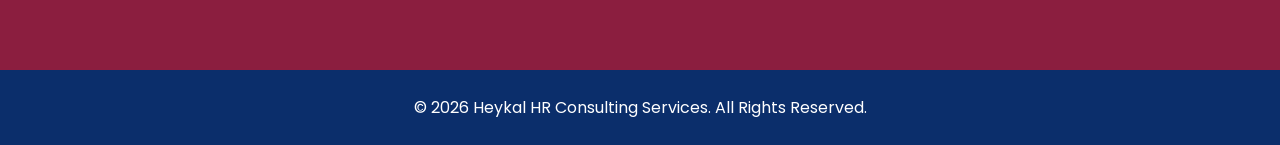
==== commit e7c59b99: "All files" ====
--- a/about.html
+++ b/about.html
@@ -231,6 +231,33 @@
 
 </div>
 </section>
+
+<!-- CTA SECTION -->
+  <section class="cta-section">
+
+    <h2>
+      Ready to Take the Next Step?
+    </h2>
+
+    <p>
+      Let’s work together to build your future with confidence.
+    </p>
+
+    <a href="contact.html" class="btn ">
+      Get In Touch
+    </a>
+
+  </section>
+
+  <!-- FOOTER -->
+  <footer>
+
+    <p>
+      © 2026 Heykal HR Consulting Services. All Rights Reserved.
+    </p>
+
+  </footer>
+  
   <script>
     const hamburger = document.getElementById('hamburger');
     const navMenu = document.getElementById('nav-menu'); // Double check this ID matches your <ul>
--- a/css/style.css
+++ b/css/style.css
@@ -16,6 +16,17 @@
   background:#ffffff;
   padding:10px 50px;
   box-shadow:0 2px 10px rgba(0,0,0,0.05);
+  position: sticky;
+  top: 0;
+  z-index: 9999;
+
+  background: rgba(255, 255, 255, 0.78);
+  backdrop-filter: blur(14px);
+  -webkit-backdrop-filter: blur(14px);
+
+  border-bottom: 1px solid rgba(139, 30, 63, 0.12); /* maroon tint */
+
+  transition: all 0.3s ease;
 }
 
 nav{
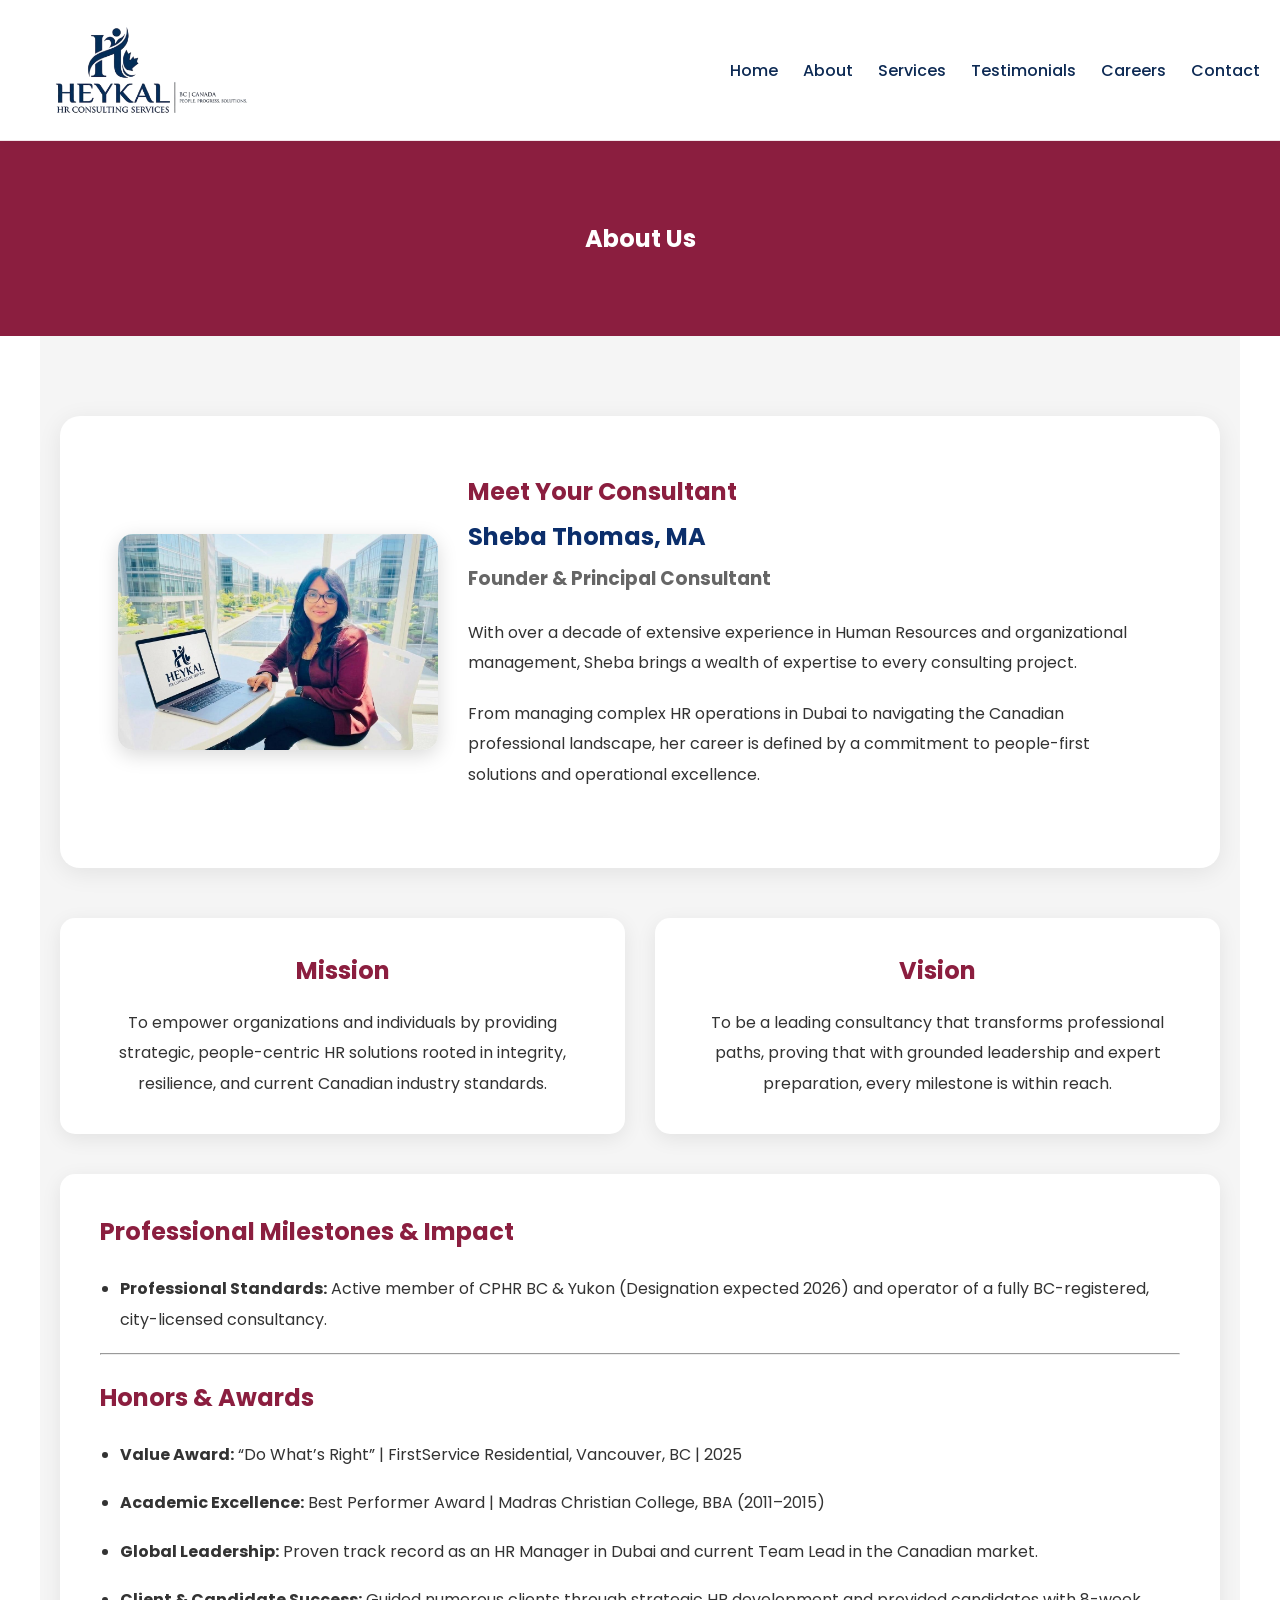
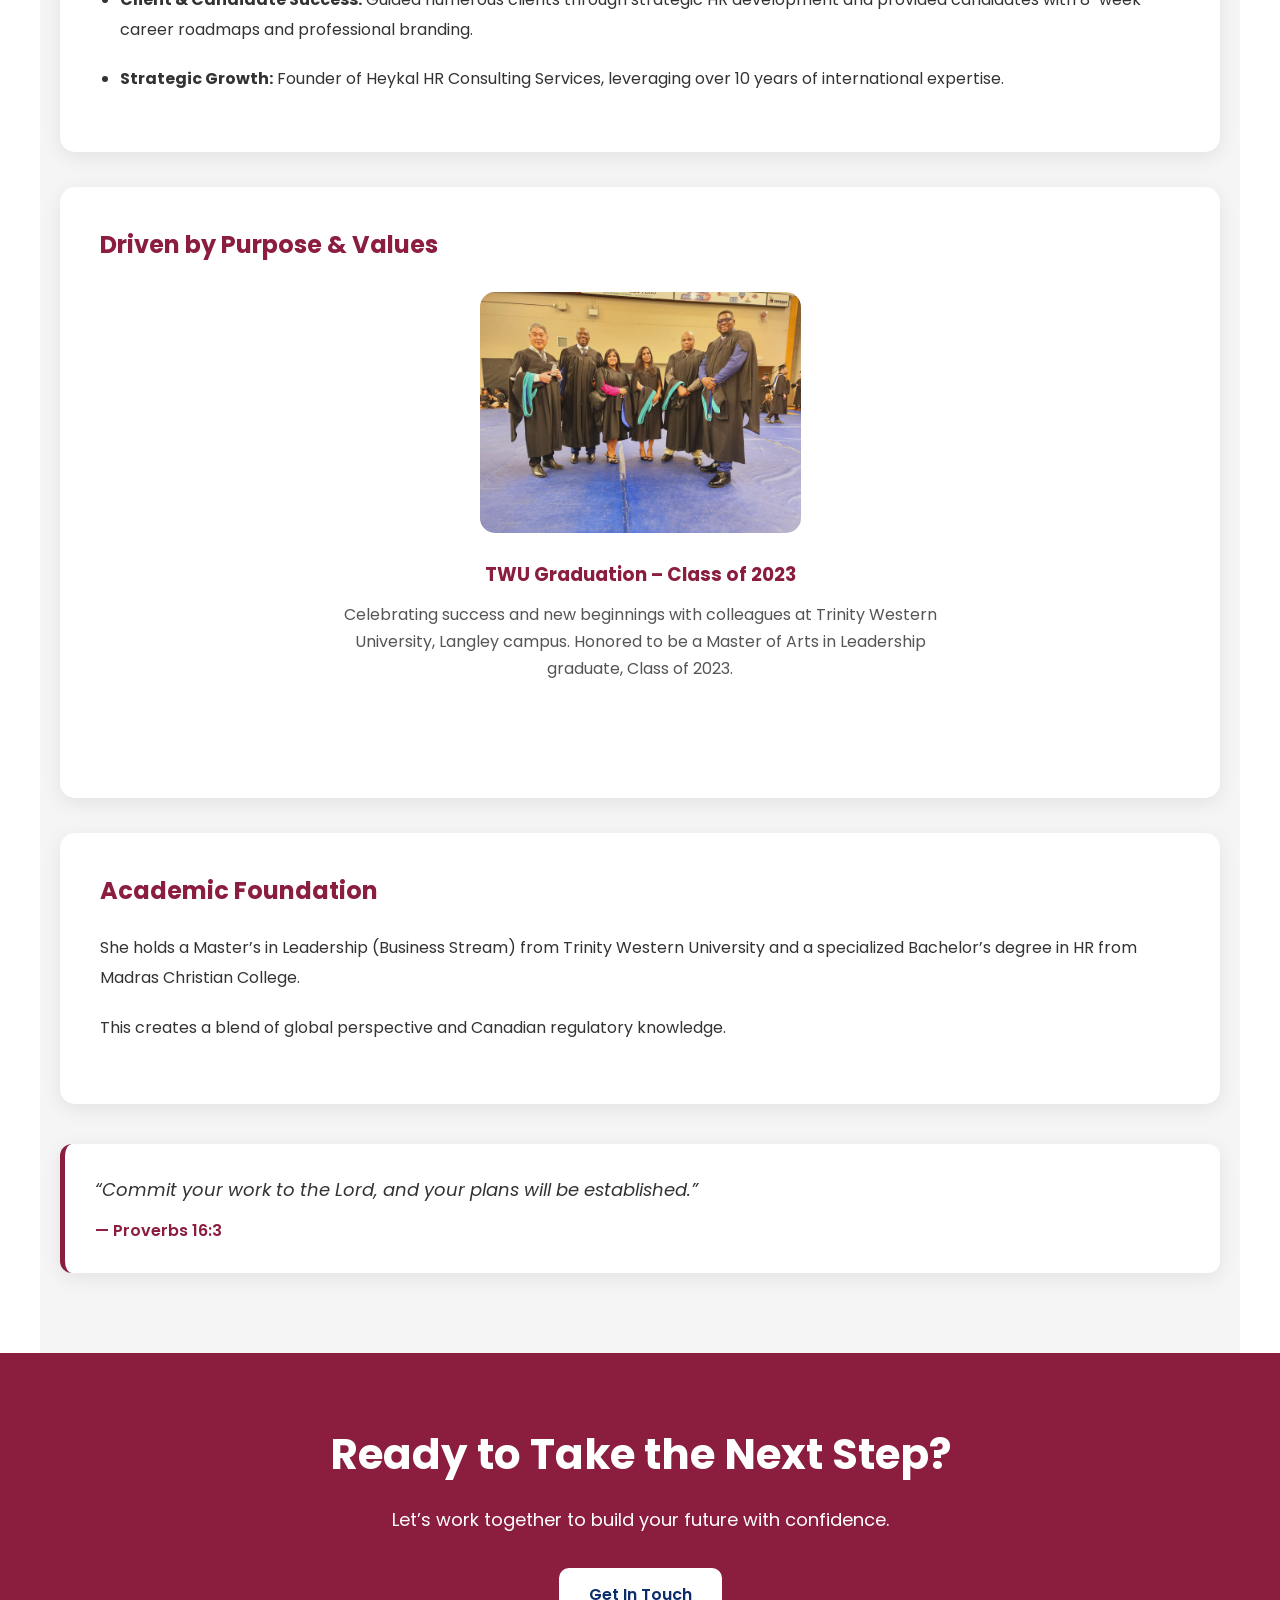
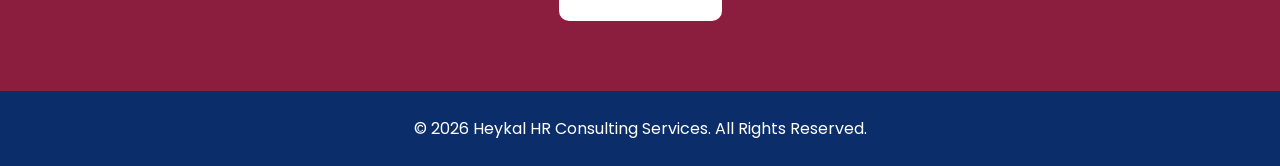
==== commit eec609fe: "career page" ====
--- a/about.html
+++ b/about.html
@@ -30,6 +30,7 @@
       <li><a href="about.html">About</a></li>
       <li><a href="services.html">Services</a></li>
       <li><a href="testimonial.html">Testimonials</a></li>
+      <li><a href="career.html">Careers</a></li>
       <li><a href="contact.html" class="nav-btn">Contact</a></li>
     </ul>
   </nav>
@@ -193,7 +194,42 @@
         <h3>Value Award – 2025</h3>
         <p>
           Recipient of the 2025 Value Award for “Do What’s Right” at FirstService Residential, Canada.  
-          Recognition for integrity, professionalism, and ethical leadership.
+          Recognition for integrity, professionalism, and ethical leadership.        </p>
+      </div>
+
+    <!-- SLIDE 5 (you can keep or remove if no image) -->
+      <div class="slide-card">
+        <img src="/images/img 2.jpeg" alt="Value Award">
+        <h3>Value Award – 2025</h3>
+        <p>
+          ​Mentoring, inspiring, and advising the next generation at TWU.
+        </p>
+      </div>
+
+    <!-- SLIDE 6 (you can keep or remove if no image) -->
+      <div class="slide-card">
+        <img src="/images/img 4.jpeg" alt="Value Award">
+        <h3>Value Award – 2025</h3>
+        <p>
+          ​Mentoring, inspiring, and advising the next generation at TWU.
+        </p>
+      </div>
+
+    <!-- SLIDE 7 (you can keep or remove if no image) -->
+      <div class="slide-card">
+        <img src="/images/img 7.jpeg" alt="Value Award">
+        <h3>Value Award – 2025</h3>
+        <p>
+         Aligning with industry leaders and strategic human resources developments at the CPHR BC & Yukon AGM.
+        </p>
+      </div>
+
+    <!-- SLIDE 8 (you can keep or remove if no image) -->
+      <div class="slide-card">
+        <img src="/images/img 8.jpeg" alt="Value Award">
+        <h3>Value Award – 2025</h3>
+        <p>
+         Connecting with professionals to drive strategic career integration and workforce pathways.
         </p>
       </div>
 
--- a/css/style.css
+++ b/css/style.css
@@ -14,18 +14,15 @@
 
 header{
   background:#ffffff;
-  padding:10px 50px;
-  box-shadow:0 2px 10px rgba(0,0,0,0.05);
+  padding:15px 20px;
+  box-shadow:0px 2px 10px rgba(0,0,0,0.05);
   position: sticky;
   top: 0;
   z-index: 9999;
-
   background: rgba(255, 255, 255, 0.78);
   backdrop-filter: blur(14px);
   -webkit-backdrop-filter: blur(14px);
-
   border-bottom: 1px solid rgba(139, 30, 63, 0.12); /* maroon tint */
-
   transition: all 0.3s ease;
 }
 
@@ -530,6 +527,7 @@
 
 .service-card-new:hover{
   transform:translateY(-10px);
+  
 }
 
 .service-card-new h2{
@@ -741,7 +739,7 @@
   background:#8B1E3F;
   color:white;
   text-align:center;
-  padding:100px 20px;
+  padding:70px 20px;
 }
 
 .cta-section h2{
@@ -757,6 +755,7 @@
 .testimonial-card-new:hover{
   transform:translateY(-10px);
   box-shadow:0 10px 30px rgba(11,46,107,0.15);
+  border-left: #0b1f3a;
 }
 
   footer{
@@ -1249,4 +1248,665 @@
   color: #ffffff;
   transform: translateY(-3px);
   box-shadow: 0 8px 20px rgba(0,0,0,0.25);
+}
+
+
+/* ==========================================
+   COMPACT HANGING ADVERTISEMENT CARD
+   ========================================== */
+
+.partner-ad-section {
+  padding: 60px 5% 40px 5%;
+  background: #ffffff;
+  display: flex;
+  flex-direction: column;
+  align-items: center;
+  overflow: hidden; /* Prevents the swinging animation from causing horizontal scrollbars */
+}
+
+/* Container handling the pivot point for the sway animation */
+.hanging-container {
+  position: relative;
+  width: 100%;
+  max-width: 700px; /* Reduced max-width for a more compact card appearance */
+  margin: 0 auto;
+  padding-top: 50px; /* Space for the ropes */
+  transform-origin: top center;
+  animation: swaySign 1.5s ease-in-out infinite alternate;
+}
+
+/* CSS Drawn Hanging Ropes */
+.hang-rope {
+  position: absolute;
+  top: 0;
+  width: 2px;
+  height: 55px; /* Shorter ropes to match compact size */
+  background: linear-gradient(to bottom, #b8860b, #ffd700, #8a6d3b);
+  box-shadow: 1px 1px 3px rgba(0, 0, 0, 0.3);
+  z-index: 1;
+}
+
+/* Ropes precisely anchored to match the smaller footprint */
+.rope-left {
+  left: 20%;
+  transform: rotate(-20deg);
+  transform-origin: top center;
+}
+
+.rope-right {
+  right: 20%;
+  transform: rotate(20deg);
+  transform-origin: top center;
+}
+
+/* Compact Premium Card Base */
+.partner-ad-card {
+  display: flex;
+  align-items: center;
+  gap: 30px; /* Smaller gap */
+  background: linear-gradient(135deg, #2b1118 0%, #15050a 100%);
+  border-radius: 16px;
+  padding: 30px; /* Shrunk padding from 45px to 30px */
+  position: relative;
+  
+  /* Gold Metallic Frame Effect */
+  border: 3px solid transparent;
+  background-clip: padding-box, border-box;
+  background-origin: padding-box, border-box;
+  background-image: 
+    linear-gradient(135deg, #2b1118 0%, #15050a 100%), 
+    linear-gradient(135deg, #bf953f 0%, #fcf6ba 25%, #b38728 50%, #fbf5b7 75%, #aa771c 100%);
+  
+  box-shadow: 
+    0 15px 35px -10px rgba(0, 0, 0, 0.5),
+    inset 0 0 15px rgba(191, 149, 63, 0.15);
+}
+
+/* Compact Profile Picture with Gold Ring */
+.partner-ad-image-container {
+  flex-shrink: 0;
+}
+
+.partner-ad-image {
+  width: 170px; /* Compact image container */
+  height: 170px;
+  border-radius: 50%;
+  padding: 4px;
+  background: linear-gradient(135deg, #bf953f, #fcf6ba, #b38728);
+  box-shadow: 0 6px 15px rgba(0, 0, 0, 0.4);
+}
+
+.partner-ad-image img {
+  width: 100%;
+  height: 100%;
+  object-fit: cover;
+  border-radius: 50%;
+}
+
+/* Compact Typography and Content */
+.partner-ad-content {
+  flex: 1;
+  color: #f5f5f5;
+}
+
+.partner-ad-label {
+  display: inline-block;
+  margin-bottom: 6px;
+  font-size: 1.0rem; /* Shrunk text */
+  font-weight: 700;
+  letter-spacing: 1.5px;
+  text-transform: uppercase;
+  color: #dfba6b;
+}
+
+.partner-ad-name {
+  font-size: 1.6rem; /* Shrunk title text */
+  margin-bottom: 4px;
+  font-weight: 700;
+  color: #ffffff;
+  text-shadow: 0 2px 4px rgba(0,0,0,0.4);
+}
+
+.partner-ad-name small {
+  font-size: 0.6em; /* Scale it down to 60% of the main name's size */
+  font-weight: 400;  /* Make it slightly thinner so it looks secondary */
+  opacity: 0.85;     /* Soften the color slightly */
+}
+
+.partner-ad-role {
+  font-size: 0.9rem;
+  font-weight: 500;
+  color: #dfba6b;
+  margin-bottom: 2px;
+}
+
+.partner-ad-firm {
+  font-size: 0.85rem;
+  color: #cccccc;
+  line-height: 1.4;
+  margin-bottom: 12px;
+}
+
+.partner-ad-description {
+  font-size: 0.85rem;
+  line-height: 1.6;
+  color: #d1d1d1;
+  margin-bottom: 18px;
+}
+
+/* ==========================================
+   DYNAMIC CONTACT ICONS & TRANSITIONS
+   ========================================== */
+
+/* Wrapper setup */
+.partner-ad-actions {
+  display: flex;
+  justify-content: flex-start; /* Desktop default alignment */
+  align-items: center;
+  position: relative;
+  min-height: 42px; /* Prevents card layout layout shift when button vanishes */
+  width: 100%;
+}
+
+/* Base state for the button transition */
+.partner-ad-btn {
+  display: inline-block;
+  padding: 10px 24px; /* Shrunk padding */
+  background: linear-gradient(135deg, #bf953f 0%, #b38728 100%);
+  color: #15050a;
+  font-size: 0.8rem;
+  font-weight: 700;
+  text-transform: uppercase;
+  letter-spacing: 1px;
+  text-decoration: none;
+  border-radius: 20px;
+  box-shadow: 0 4px 12px rgba(179, 135, 40, 0.3);
+  transition: opacity 0.3s ease, transform 0.3s ease, box-shadow 0.3s ease, background 0.3s ease;
+}
+
+.partner-ad-btn:hover {
+  transform: translateY(-2px);
+  box-shadow: 0 6px 15px rgba(252, 246, 186, 0.5);
+  background: linear-gradient(135deg, #fcf6ba 0%, #bf953f 100%);
+}
+
+/* Class to hide the button via JS */
+.partner-ad-btn.is-hidden {
+  opacity: 0;
+  pointer-events: none;
+  transform: scale(0.9);
+  position: absolute; /* Takes up no space once hidden */
+}
+
+/* Icons container styling (Hidden by default) */
+.partner-contact-icons {
+  display: flex;
+  gap: 20px;
+  opacity: 0;
+  transform: scale(0.95);
+  pointer-events: none;
+  transition: opacity 0.4s ease 0.1s, transform 0.4s ease 0.1s; /* Slight delay for smooth flow */
+}
+
+/* Class to reveal the icons via JS */
+.partner-contact-icons.is-visible {
+  opacity: 1;
+  transform: scale(1);
+  pointer-events: auto;
+}
+
+/* Premium Round Icon Buttons */
+.icon-link {
+  display: flex;
+  align-items: center;
+  justify-content: center;
+  width: 45px;
+  height: 45px;
+  border-radius: 50%;
+  color: #15050a; /* Dark icon color */
+  background: linear-gradient(135deg, #bf953f 0%, #b38728 100%);
+  box-shadow: 0 4px 12px rgba(179, 135, 40, 0.3);
+  transition: all 0.3s ease;
+}
+
+.icon-link:hover {
+  transform: translateY(-3px);
+  box-shadow: 0 6px 15px rgba(252, 246, 186, 0.5);
+  background: linear-gradient(135deg, #fcf6ba 0%, #bf953f 100%);
+}
+
+/* Disclaimer text */
+.partner-ad-note {
+  max-width: 700px;
+  margin-top: 25px;
+  font-size: 0.75rem;
+  line-height: 1.5;
+  color: #888888;
+  text-align: center;
+}
+
+/* Gentle Sway Animation */
+@keyframes swaySign {
+  0% { transform: rotate(-1.5deg); }
+  100% { transform: rotate(1.5deg); }
+}
+
+/* ==========================================
+   RESPONSIVE DESIGN (PRESERVING SIDE-BY-SIDE DESIGN)
+   ========================================== */
+
+@media (max-width: 768px) {
+  .hanging-container {
+    padding-top: 35px; /* Compacts rope spacing area */
+  }
+
+  /* Keeps ropes correctly relative to the card's outer anchor paths */
+  .rope-left {
+    left: 20%;
+    transform: rotate(-20deg);
+  }
+  
+  .rope-right {
+    right: 20%;
+    transform: rotate(20deg);
+  }
+
+  /* Retains horizontal side-by-side spacing while safely squeezing dimensions down */
+  .partner-ad-card {
+    display: flex !important;
+    flex-direction: row !important; /* Preserves layout alignment */
+    align-items: center !important;
+    text-align: left !important;
+    padding: 15px !important; /* Prevents overflow clipping */
+    gap: 15px !important;
+  }
+
+  /* Scale structural profile component down proportionally */
+  .partner-ad-image {
+    width: 100px !important;
+    height: 100px !important;
+  }
+
+  /* Scales layout text clusters cleanly */
+  .partner-ad-content {
+    display: block !important;
+    width: auto !important;
+    text-align: left !important;
+  }
+
+  .partner-ad-name {
+    font-size: 0.90rem !important;
+  }
+
+  .partner-ad-label {
+    font-size: 0.65rem !important;
+    margin-bottom: 2px !important;
+  }
+
+  .partner-ad-role,
+  .partner-ad-firm {
+    font-size: 0.75rem !important;
+    margin-bottom: 4px !important;
+  }
+
+  .partner-ad-description {
+    font-size: 0.85rem !important;
+    line-height: 1.4 !important;
+    margin-bottom: 10px !important;
+  }
+
+  /* Preserves regular side-by-side action-button parameters */
+  .partner-ad-actions {
+    display: flex !important;
+    justify-content: flex-start !important;
+    width: 100% !important;
+    margin-top: 5px !important;
+    position: relative !important;
+  }
+  
+  .partner-contact-icons {
+    justify-content: flex-start !important;
+    width: auto !important;
+  }
+
+  .partner-ad-btn {
+    padding: 6px 6px !important;
+    font-size: 0.6rem !important;
+  }
+}
+
+@media (max-width: 480px) {
+  .partner-ad-card {
+    padding: 10px !important;
+    gap: 10px !important;
+  }
+
+  .partner-ad-image {
+    width: 90px !important;
+    height: 90px !important;
+  }
+
+  /* Hides long description string specifically on tiny devices to safeguard UI margins */
+  .partner-ad-description {
+    display: none !important;
+  }
+
+  /* .partner-ad-btn {
+    padding: 6px 8px !important;
+    font-size: 1.0rem !important;
+  } */
+}
+
+/* career page */
+/* --- Glowing Border Accordion Styles --- */
+@property --gradient-angle {
+  syntax: "<angle>";
+  initial-value: 0deg;
+  inherits: false;
+}
+
+:root {
+  --brand-maroon: #801638;
+  --brand-blue: #0b2545;
+  --glow-purple: #7a229c; /* Accent glow from your image sample */
+  --dark-bg: #1e1e24;     /* Dark interface background from image sample */
+  --border-gray: #3f3f46;
+}
+
+.careers-section {
+  padding: 80px 20px;
+  background-color: #ffffff;
+  font-family: 'Segoe UI', system-ui, sans-serif;
+}
+
+.careers-container {
+  max-width: 1200px;
+  margin: 0 auto;
+}
+
+.section-title {
+  font-size: 2.2rem;
+  color: #111827;
+  margin-bottom: 40px;
+  font-weight: 700;
+}
+
+.accenture-style-list {
+  display: flex;
+  flex-direction: column;
+  gap: 30px;
+}
+
+/* --- The Moving Light Loop Wrapper Setup --- */
+.glowing-card-wrapper {
+  position: relative;
+  background: var(--dark-bg);
+  border-radius: 14px;
+  padding: 3px; /* Size of the glowing border line track */
+  z-index: 1;
+  transition: box-shadow 0.4s ease;
+}
+
+/* Moving Light Gradient Border */
+.glowing-card-wrapper::before,
+.glowing-card-wrapper::after {
+  content: "";
+  position: absolute;
+  inset: 0;
+  border-radius: 14px;
+  z-index: -1;
+  background: conic-gradient(
+    from var(--gradient-angle),
+    var(--brand-maroon),
+    var(--glow-purple),
+    var(--brand-blue),
+    var(--glow-purple),
+    var(--brand-maroon)
+  );
+  animation: rotationLoop 6s linear infinite;
+}
+
+/* Soft ambient glow behind the card */
+.glowing-card-wrapper::after {
+  filter: blur(15px);
+  opacity: 0.4;
+  transition: opacity 0.3s ease;
+}
+
+/* Elevate the light effect when active/expanded */
+.glowing-card-wrapper.card-expanded::after,
+.glowing-card-wrapper:hover::after {
+  opacity: 0.8;
+}
+
+/* Keyframes to make the light travel around the card perimeter */
+@keyframes rotationLoop {
+  0% { --gradient-angle: 0deg; }
+  100% { --gradient-angle: 360deg; }
+}
+
+/* --- Internal Accordion Layout --- */
+.job-accordion-item {
+  background-color: var(--dark-bg);
+  border-radius: 11px;
+  overflow: hidden;
+  color: #f4f4f5;
+}
+
+.job-header-row {
+  display: grid;
+  grid-template-columns: 1fr 300px;
+  gap: 30px;
+  padding: 35px 30px;
+  cursor: pointer;
+  align-items: center;
+}
+
+.job-title {
+  font-size: 1.6rem;
+  color: #ffffff;
+  margin: 0 0 10px 0;
+  font-weight: 600;
+}
+
+.job-sub-meta {
+  font-size: 0.95rem;
+  color: #a1a1aa;
+  margin: 0 0 6px 0;
+}
+
+.job-quick-skill {
+  font-size: 0.95rem;
+  color: #e4e4e7;
+  margin: 0 0 14px 0;
+  font-weight: 600;
+}
+
+.job-quick-skill .highlight-text {
+  color: #e2e8f0;
+  text-decoration: underline;
+}
+
+.job-brief-desc {
+  font-size: 0.95rem;
+  color: #d4d4d8;
+  line-height: 1.5;
+  margin: 0;
+}
+
+/* --- Right Side Actions Block --- */
+.job-right-actions {
+  display: flex;
+  flex-direction: column;
+  align-items: flex-end;
+  gap: 20px;
+}
+
+.save-job-btn {
+  background: transparent;
+  border: none;
+  color: #e4e4e7;
+  font-size: 0.95rem;
+  cursor: pointer;
+  display: flex;
+  align-items: center;
+  gap: 8px;
+  transition: color 0.2s;
+}
+
+.save-job-btn:hover {
+  color: var(--brand-maroon);
+}
+
+.save-job-btn svg {
+  color: inherit;
+}
+
+/* Rounded Capsule Action Toggle Button */
+.job-toggle-btn {
+  background-color: var(--brand-maroon);
+  color: #ffffff;
+  border: none;
+  padding: 12px 24px;
+  font-size: 0.9rem;
+  font-weight: 600;
+  border-radius: 25px;
+  cursor: pointer;
+  display: inline-flex;
+  align-items: center;
+  gap: 10px;
+  transition: background-color 0.2s ease, transform 0.2s ease;
+  box-shadow: 0 4px 12px rgba(128, 22, 56, 0.3);
+}
+
+.glowing-card-wrapper:hover .job-toggle-btn {
+  background-color: #9a1f47;
+}
+
+.job-accordion-item.active .job-toggle-btn {
+  background-color: var(--brand-blue);
+  box-shadow: 0 4px 12px rgba(11, 37, 69, 0.4);
+}
+
+/* --- Expandable Drop Panel Content --- */
+.job-content-panel {
+  max-height: 0;
+  overflow: hidden;
+  transition: max-height 0.4s cubic-bezier(0.4, 0, 0.2, 1);
+  background-color: #18181b; /* Darker interior panel contrast */
+}
+
+.job-accordion-item.active .job-content-panel {
+  max-height: 1500px;
+}
+
+.panel-inner-content {
+  padding: 40px 30px;
+  border-top: 1px solid #27272a;
+}
+
+.job-details-grid {
+  display: grid;
+  grid-template-columns: 1fr 1fr;
+  gap: 40px;
+}
+
+.details-column h4 {
+  font-size: 1.1rem;
+  color: #ffffff;
+  margin: 0 0 15px 0;
+  text-transform: uppercase;
+  letter-spacing: 0.5px;
+}
+
+.details-column h4:not(:first-child) {
+  margin-top: 30px;
+}
+
+.details-column p {
+  font-size: 0.95rem;
+  line-height: 1.6;
+  color: #d4d4d8;
+  margin: 0 0 15px 0;
+}
+
+.details-column ul {
+  padding-left: 20px;
+  margin: 0;
+}
+
+.details-column ul li {
+  font-size: 0.95rem;
+  line-height: 1.6;
+  color: #d4d4d8;
+  margin-bottom: 12px;
+}
+
+/* Panel Bottom Action Bar */
+.panel-footer {
+  margin-top: 40px;
+  padding-top: 30px;
+  border-top: 1px solid #27272a;
+  display: flex;
+  justify-content: space-between;
+  align-items: center;
+  gap: 40px;
+}
+
+.footer-disclaimer {
+  font-size: 0.85rem;
+  color: #a1a1aa;
+  font-style: italic;
+  margin: 0;
+  max-width: 70%;
+}
+
+.btn-apply-accenture {
+  background-color: #ffffff;
+  color: #000000;
+  padding: 14px 32px;
+  font-weight: 700;
+  text-decoration: none;
+  font-size: 0.95rem;
+  border-radius: 6px;
+  white-space: nowrap;
+  transition: background-color 0.2s, transform 0.2s;
+}
+
+.btn-apply-accenture:hover {
+  background-color: #e4e4e7;
+  transform: scale(1.02);
+}
+
+/* --- Responsive Viewports Breakpoints --- */
+@media (max-width: 992px) {
+  .job-header-row {
+    grid-template-columns: 1fr;
+    gap: 20px;
+  }
+  .job-right-actions {
+    align-items: flex-start;
+    flex-direction: row-reverse;
+    justify-content: space-between;
+    width: 100%;
+  }
+}
+
+@media (max-width: 768px) {
+  .job-details-grid {
+    grid-template-columns: 1fr;
+    gap: 30px;
+  }
+  .panel-footer {
+    flex-direction: column;
+    align-items: flex-start;
+    gap: 25px;
+  }
+  .footer-disclaimer {
+    max-width: 100%;
+  }
+  .btn-apply-accenture {
+    width: 100%;
+    text-align: center;
+  }
 }
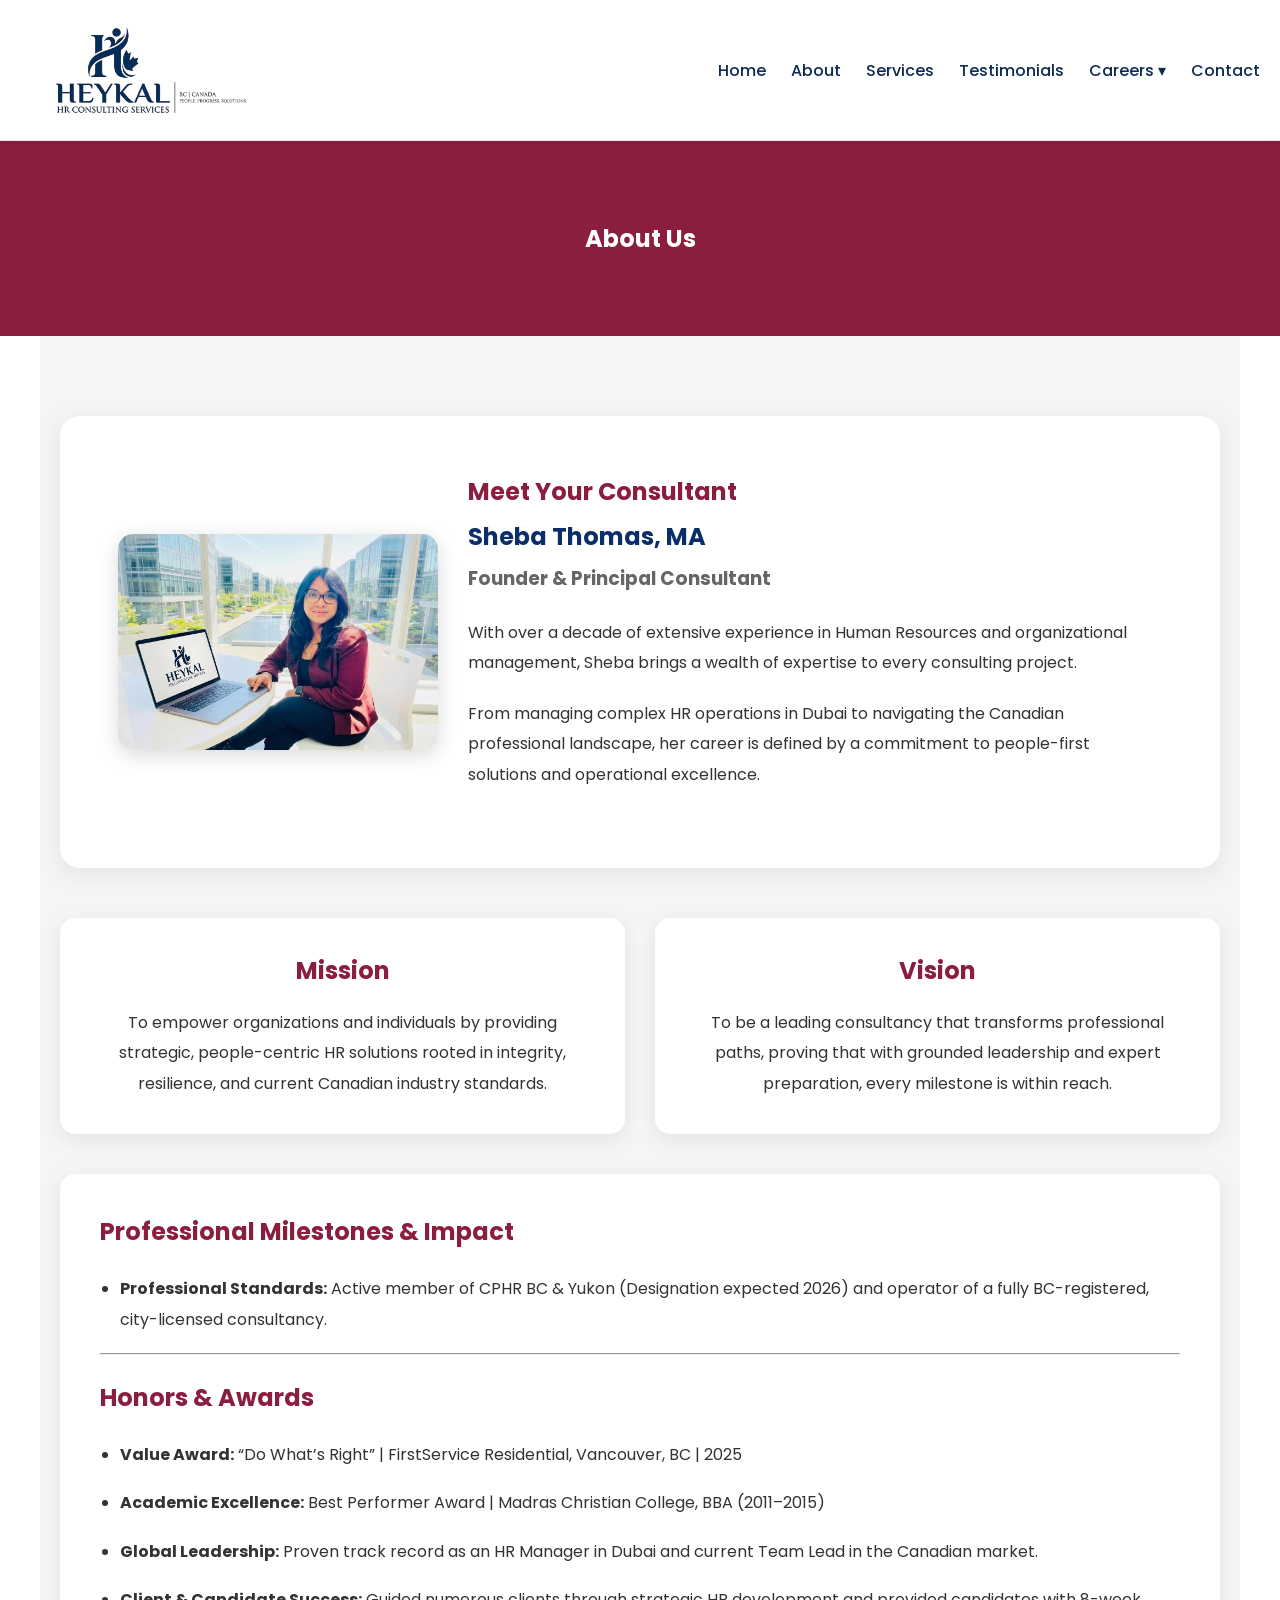
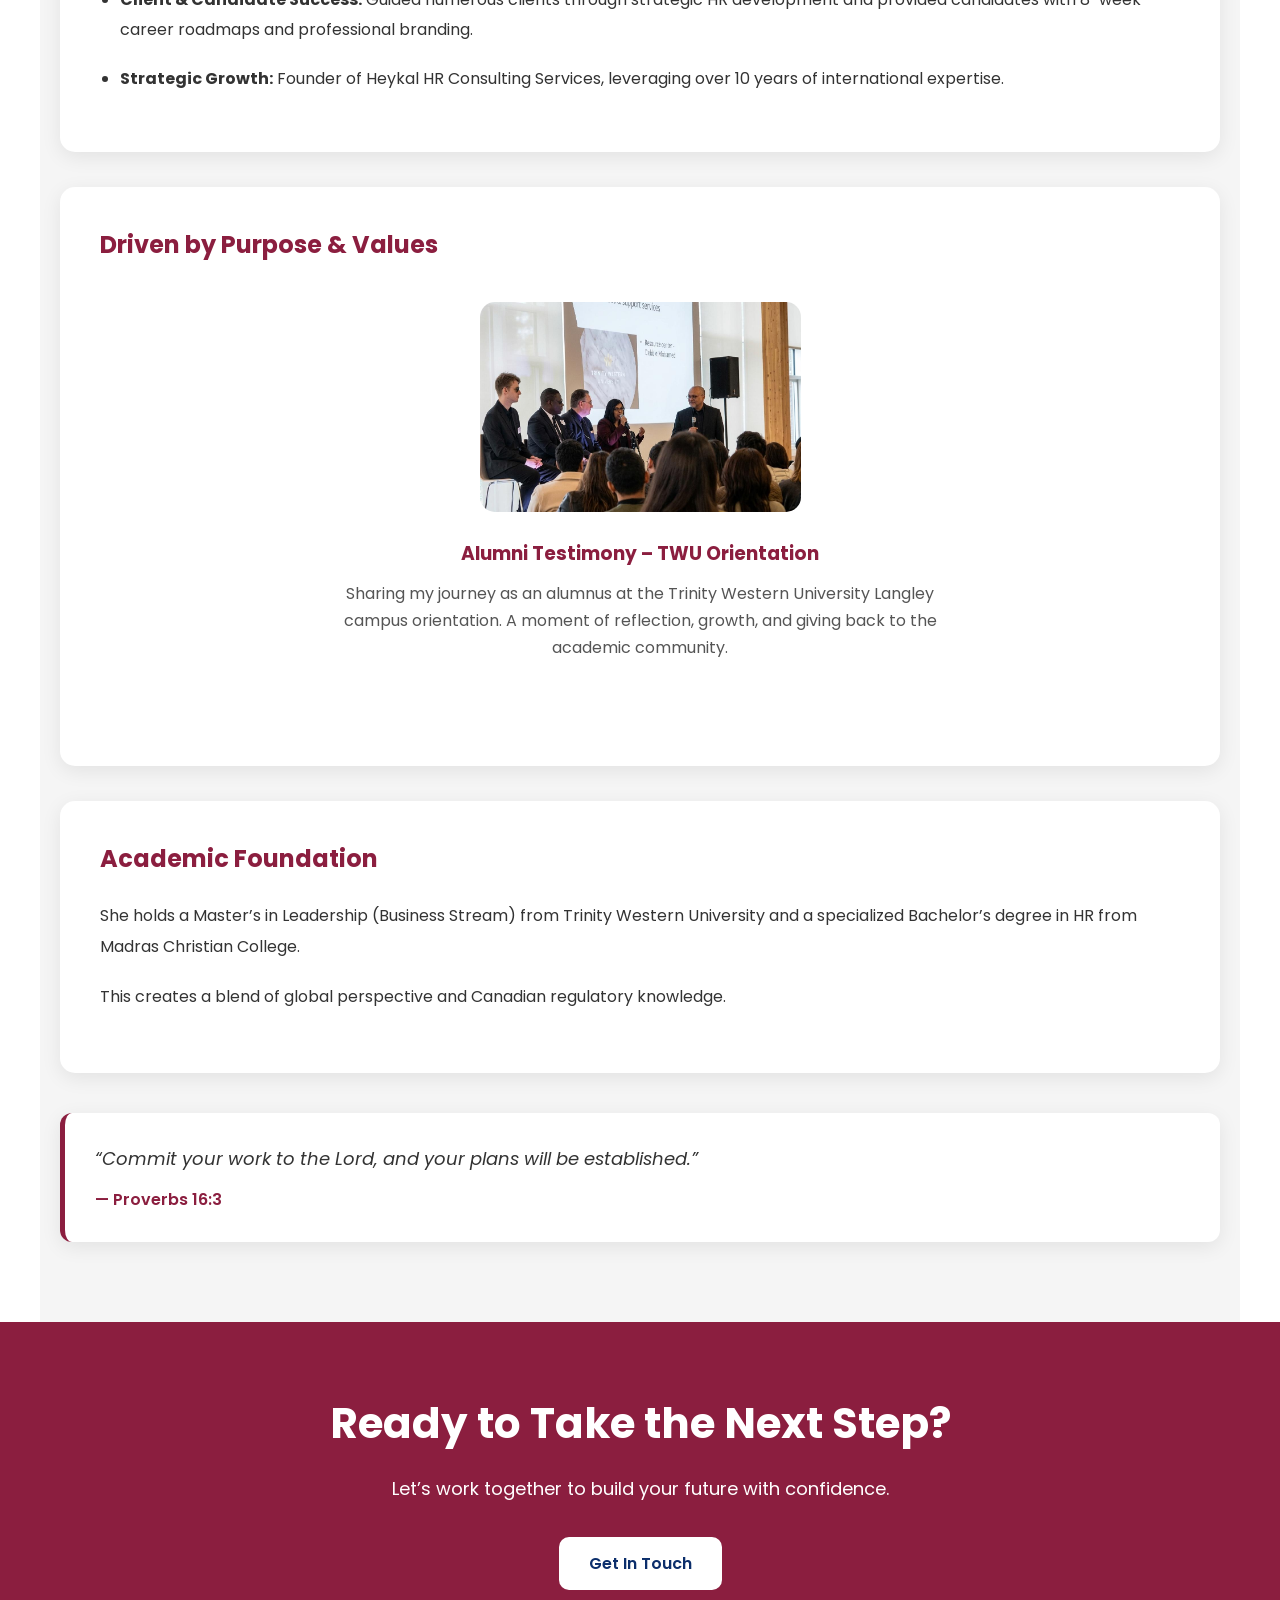
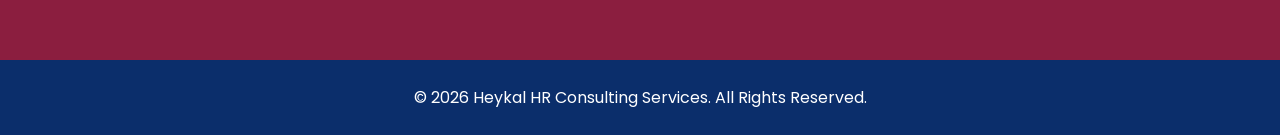
==== commit c68d6f74: "career page" ====
--- a/about.html
+++ b/about.html
@@ -30,7 +30,15 @@
       <li><a href="about.html">About</a></li>
       <li><a href="services.html">Services</a></li>
       <li><a href="testimonial.html">Testimonials</a></li>
-      <li><a href="career.html">Careers</a></li>
+       <!-- Careers Dropdown -->
+      <li class="dropdown">
+  <a href="#">Careers ▾</a>
+
+  <ul class="dropdown-menu">
+    <li><a href="career.html">Career Opportunities</a></li>
+    <li><a href="ethical.html">Ethical Commitment</a></li>
+  </ul>
+</li>
       <li><a href="contact.html" class="nav-btn">Contact</a></li>
     </ul>
   </nav>
@@ -160,7 +168,7 @@
 
       <!-- SLIDE 1 -->
       <div class="slide-card active">
-        <img src="/images/img 1.jpeg" alt="TWU Graduation">
+        <img src="./images/img 1.jpeg" alt="TWU Graduation">
         <h3>TWU Graduation – Class of 2023</h3>
         <p>
           Celebrating success and new beginnings with colleagues at Trinity Western University, Langley campus.  
@@ -170,7 +178,7 @@
 
       <!-- SLIDE 2 -->
       <div class="slide-card">
-        <img src="/images/img 3.jpeg" alt="Alumni Testimony">
+        <img src="./images/img 3.jpeg" alt="Alumni Testimony">
         <h3>Alumni Testimony – TWU Orientation</h3>
         <p>
           Sharing my journey as an alumnus at the Trinity Western University Langley campus orientation.  
@@ -180,7 +188,7 @@
 
       <!-- SLIDE 3 -->
       <div class="slide-card">
-        <img src="/images/img 5.jpg" alt="Academic Excellence">
+        <img src="./images/img 5.jpg" alt="Academic Excellence">
         <h3>Academic Excellence – MCC</h3>
         <p>
           Honored to be recognized as the Best Performer of the BBA 2011–2014 batch at Madras Christian College.  
@@ -190,7 +198,7 @@
 
       <!-- SLIDE 4 (you can keep or remove if no image) -->
       <div class="slide-card">
-        <img src="/images/img 6.jpg" alt="Value Award">
+        <img src="./images/img 6.jpg" alt="Value Award">
         <h3>Value Award – 2025</h3>
         <p>
           Recipient of the 2025 Value Award for “Do What’s Right” at FirstService Residential, Canada.  
@@ -199,8 +207,8 @@
 
     <!-- SLIDE 5 (you can keep or remove if no image) -->
       <div class="slide-card">
-        <img src="/images/img 2.jpeg" alt="Value Award">
-        <h3>Value Award – 2025</h3>
+        <img src="./images/img 2.jpeg" alt="Value Award">
+        <h3>Memorable Moments at TWU</h3>
         <p>
           ​Mentoring, inspiring, and advising the next generation at TWU.
         </p>
@@ -208,8 +216,8 @@
 
     <!-- SLIDE 6 (you can keep or remove if no image) -->
       <div class="slide-card">
-        <img src="/images/img 4.jpeg" alt="Value Award">
-        <h3>Value Award – 2025</h3>
+        <img src="./images/img 4.jpeg" alt="Value Award">
+        <h3>Leadership in Action</h3>
         <p>
           ​Mentoring, inspiring, and advising the next generation at TWU.
         </p>
@@ -217,8 +225,8 @@
 
     <!-- SLIDE 7 (you can keep or remove if no image) -->
       <div class="slide-card">
-        <img src="/images/img 7.jpeg" alt="Value Award">
-        <h3>Value Award – 2025</h3>
+        <img src="./images/img 7.jpeg" alt="Value Award">
+        <h3>Strategic HR Connection</h3>
         <p>
          Aligning with industry leaders and strategic human resources developments at the CPHR BC & Yukon AGM.
         </p>
@@ -226,8 +234,8 @@
 
     <!-- SLIDE 8 (you can keep or remove if no image) -->
       <div class="slide-card">
-        <img src="/images/img 8.jpeg" alt="Value Award">
-        <h3>Value Award – 2025</h3>
+        <img src="./images/img 8.jpeg" alt="Value Award">
+        <h3>Building Meaningful Partnership</h3>
         <p>
          Connecting with professionals to drive strategic career integration and workforce pathways.
         </p>
--- a/css/style.css
+++ b/css/style.css
@@ -1909,4 +1909,164 @@
     width: 100%;
     text-align: center;
   }
+}
+
+
+
+.partner-section {
+  margin-top: 60px;
+  margin-bottom: 20px;
+}
+
+.partner-card {
+  background: linear-gradient(
+    135deg,
+    rgba(139, 30, 63, 0.04),
+    rgba(13, 42, 84, 0.04)
+  );
+  border: 1px solid rgba(139, 30, 63, 0.12);
+  border-radius: 24px;
+  padding: 45px;
+  box-shadow: 0 10px 35px rgba(0,0,0,0.06);
+  transition: 0.3s ease;
+  position: relative;
+  overflow: hidden;
+}
+
+.partner-card:hover {
+  transform: translateY(-4px);
+  box-shadow: 0 16px 45px rgba(0,0,0,0.08);
+}
+
+/* top accent line */
+.partner-card::before {
+  content: "";
+  position: absolute;
+  top: 0;
+  left: 0;
+  width: 100%;
+  height: 5px;
+  background: linear-gradient(
+    to right,
+    #8B1E3F,
+    #0d2a54
+  );
+}
+
+.partner-tag {
+  display: inline-block;
+  background: rgba(139, 30, 63, 0.1);
+  color: #8B1E3F;
+  padding: 8px 18px;
+  border-radius: 50px;
+  font-size: 14px;
+  font-weight: 600;
+  margin-bottom: 18px;
+}
+
+.partner-header h2 {
+  color: #0d2a54;
+  font-size: 34px;
+  margin-bottom: 18px;
+  line-height: 1.2;
+}
+
+.partner-text {
+  color: #555;
+  line-height: 1.9;
+  font-size: 16px;
+  margin-bottom: 35px;
+}
+
+.partner-apply-box {
+  background: white;
+  border-left: 5px solid #8B1E3F;
+  padding: 30px;
+  border-radius: 18px;
+  box-shadow: 0 5px 18px rgba(0,0,0,0.05);
+}
+
+.partner-apply-box h3 {
+  color: #0d2a54;
+  margin-bottom: 12px;
+  font-size: 24px;
+}
+
+.partner-apply-box p {
+  color: #555;
+  line-height: 1.8;
+  margin-bottom: 22px;
+}
+
+.partner-email-btn {
+  display: inline-flex;
+  align-items: center;
+  justify-content: center;
+  background: #8B1E3F;
+  color: white;
+  text-decoration: none;
+  padding: 14px 28px;
+  border-radius: 10px;
+  font-weight: 600;
+  transition: all 0.3s ease;
+}
+
+.partner-email-btn:hover {
+  background: #0d2a54;
+  transform: translateY(-2px);
+}
+
+/* DROPDOWN */
+.dropdown {
+  position: relative;
+}
+
+.dropdown-menu {
+  position: absolute;
+  top: 115%;
+  left: 50%;
+  transform: translateX(-50%);
+
+  background: #fff;
+  width: 190px; /* smaller */
+
+  border-radius: 10px;
+  box-shadow: 0 8px 22px rgba(0,0,0,0.08);
+  border: 1px solid rgba(139, 30, 63, 0.1);
+
+  padding: 8px 0;
+  list-style: none;
+
+  display: flex;
+  flex-direction: column;
+
+  opacity: 0;
+  visibility: hidden;
+
+  transition: 0.25s ease;
+  z-index: 9999;
+}
+
+.dropdown:hover .dropdown-menu {
+  opacity: 1;
+  visibility: visible;
+}
+
+.dropdown-menu li {
+  margin: 0 !important;
+}
+
+.dropdown-menu li a {
+  display: block;
+  padding: 12px 16px;
+  font-size: 14px; /* smaller text */
+  color: #0d2a54;
+  text-decoration: none;
+  font-weight: 500;
+  transition: 0.25s ease;
+}
+
+.dropdown-menu li a:hover {
+  background: rgba(139, 30, 63, 0.08);
+  color: #8B1E3F;
 }
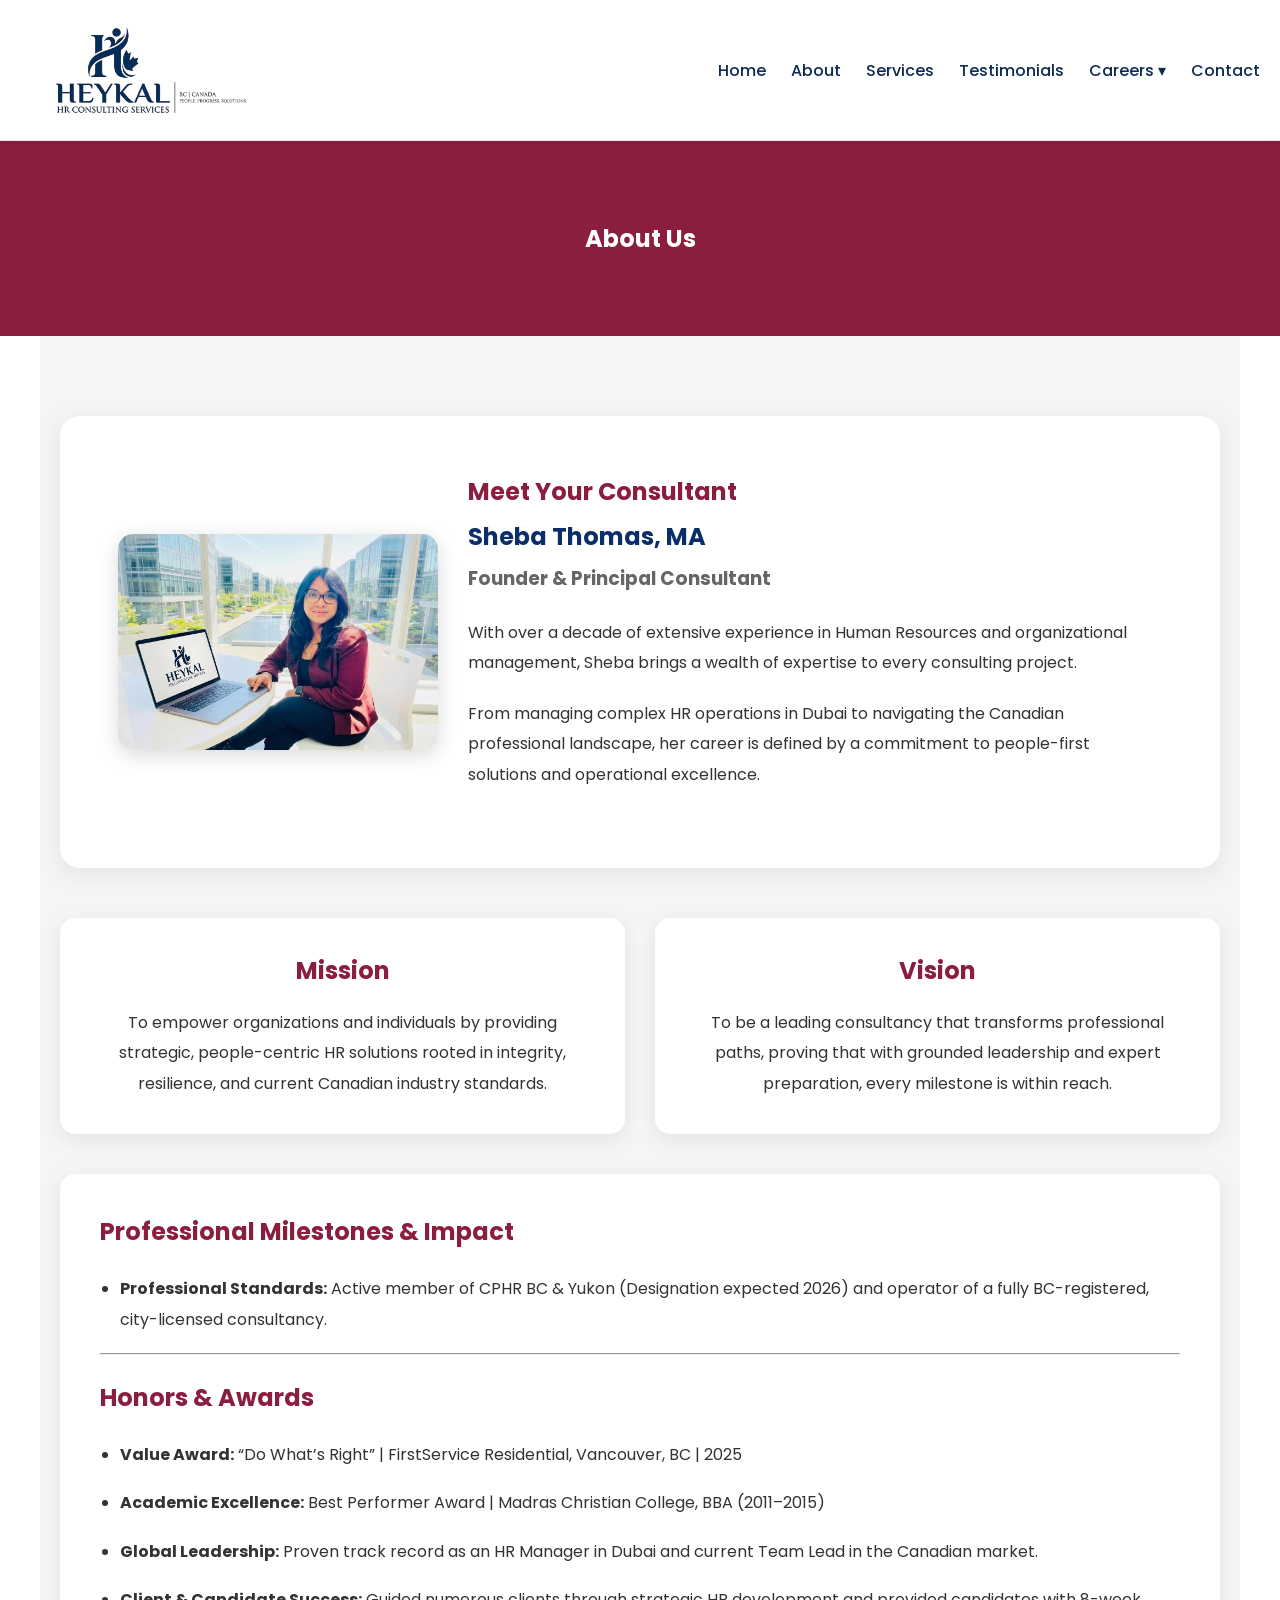
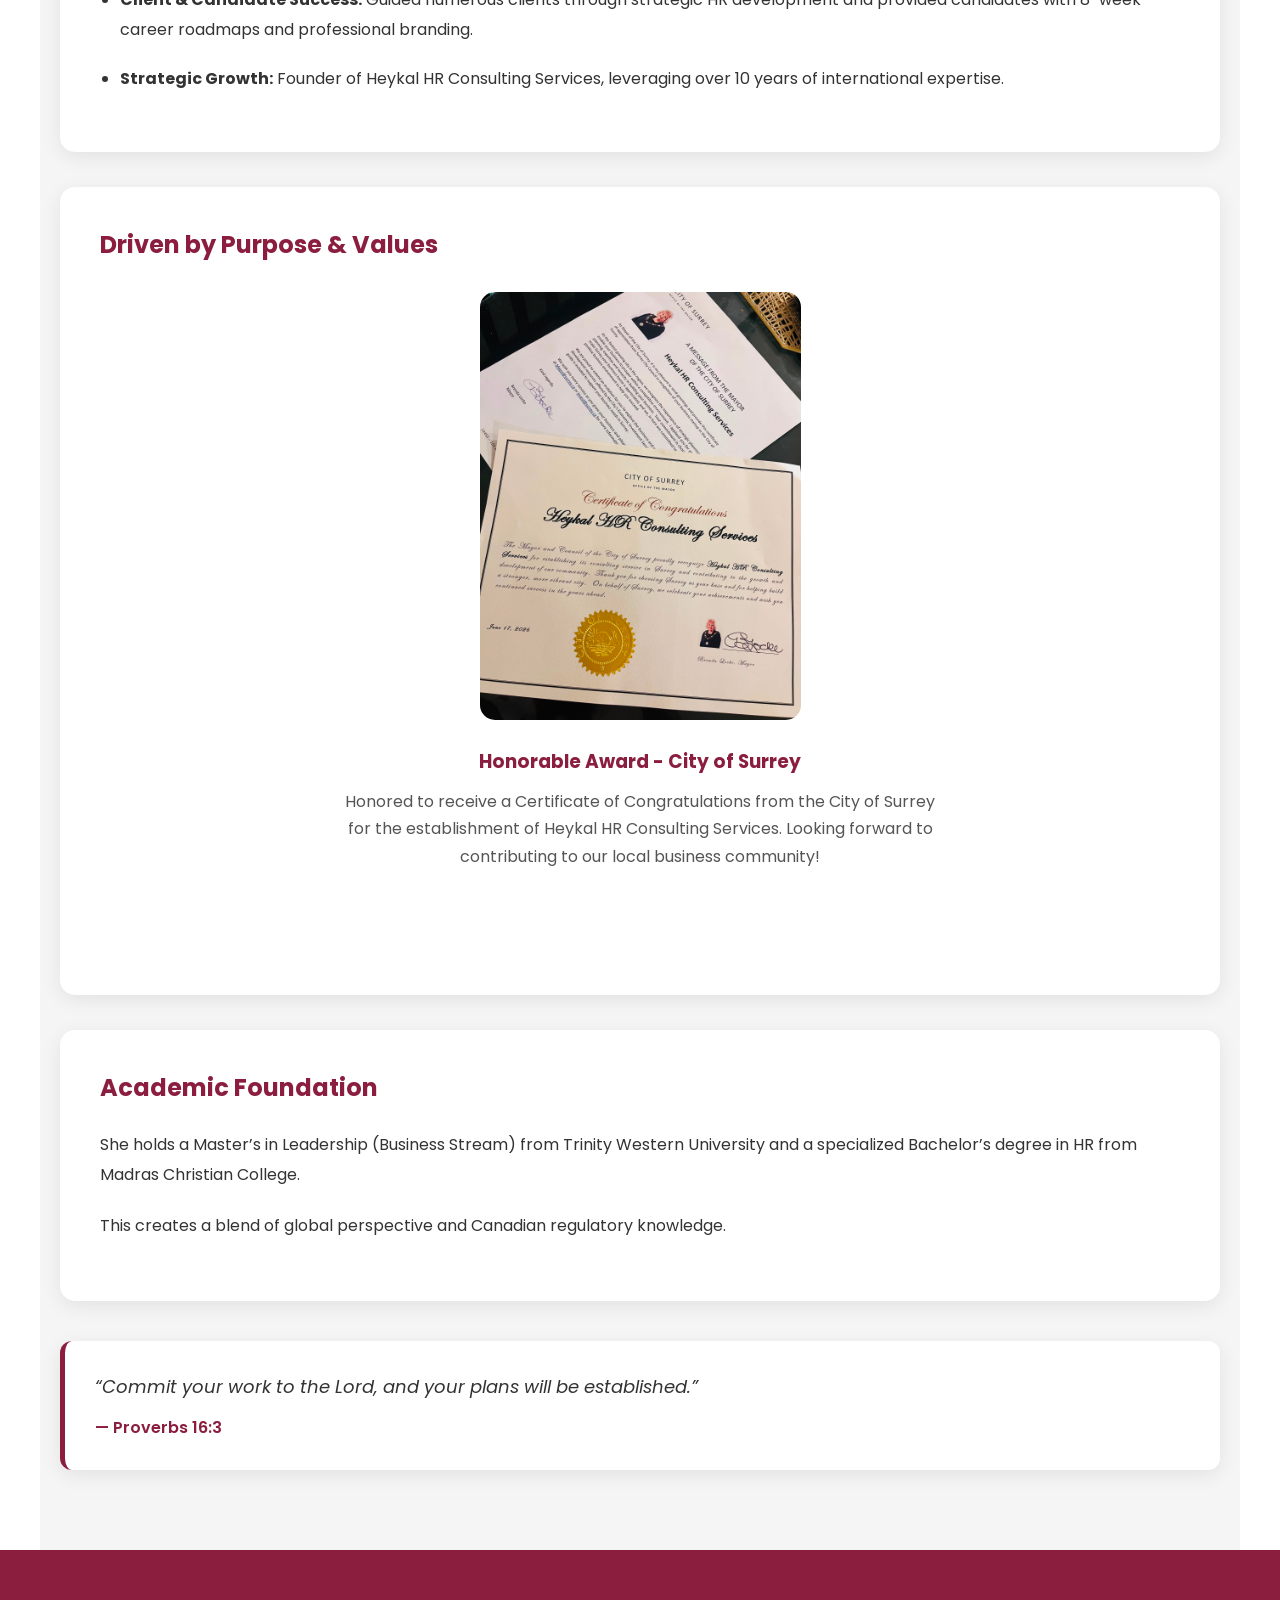
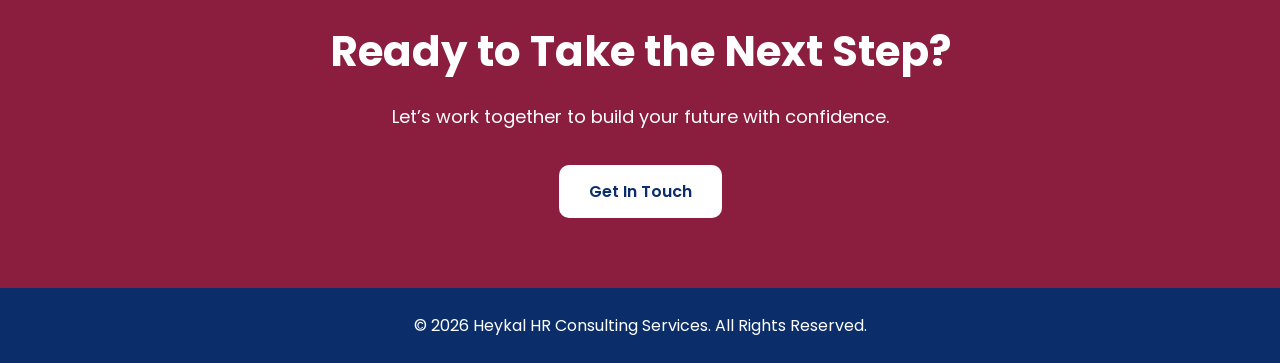
==== commit 4014e53e: "about page" ====
--- a/about.html
+++ b/about.html
@@ -166,6 +166,16 @@
 
     <div class="slides">
 
+      <!-- SLIDE Master -->
+      <div class="slide-card active">
+        <img src="./images/img master.jpeg" alt="Value Award">
+        <h3>Honorable Award - City of Surrey</h3>
+        <p>
+        Honored to receive a Certificate of Congratulations from the City of Surrey for the establishment of Heykal HR Consulting Services. 
+        Looking forward to contributing to our local business community!
+        </p>
+      </div>
+
       <!-- SLIDE 1 -->
       <div class="slide-card active">
         <img src="./images/img 1.jpeg" alt="TWU Graduation">
